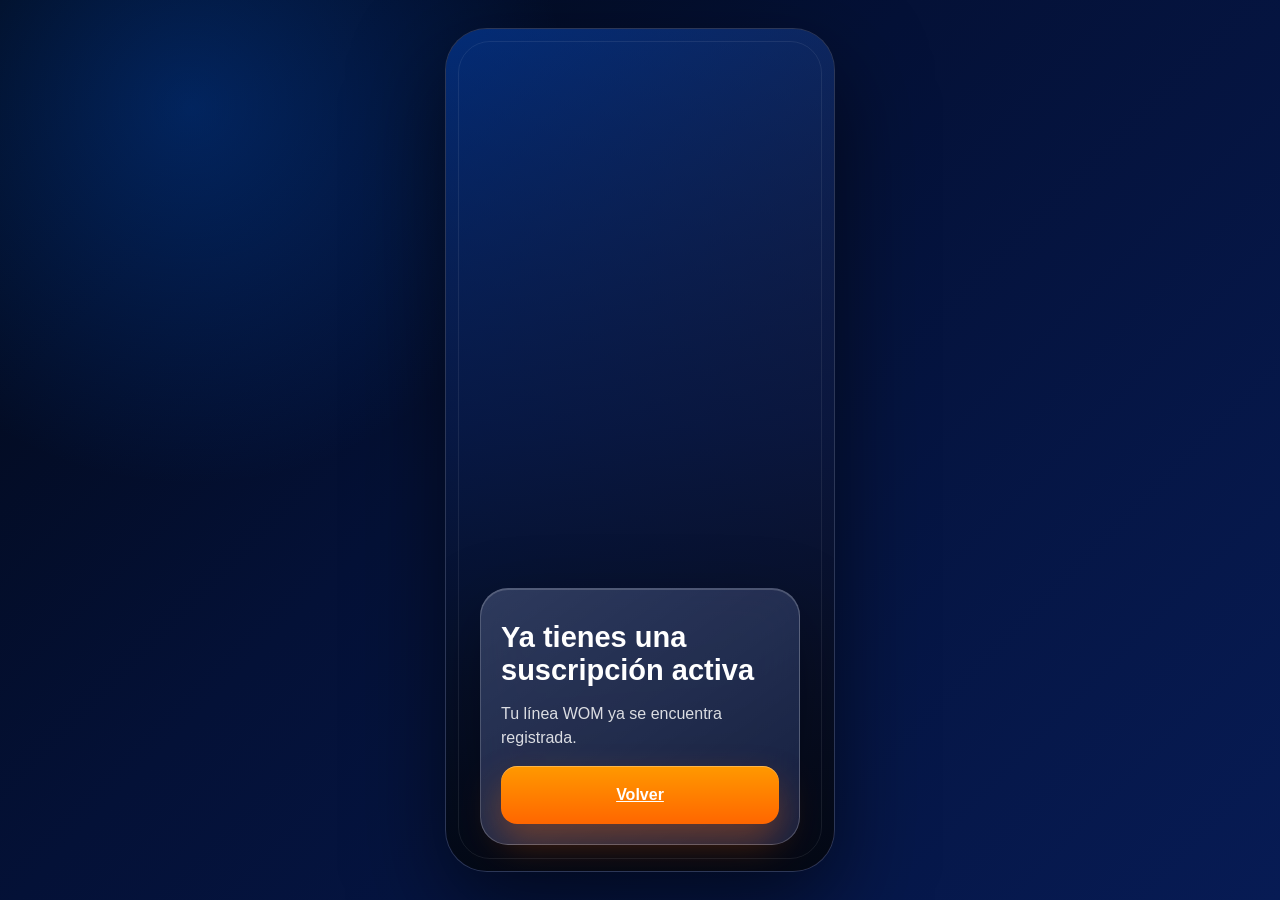
==== already-subscribed.html @ 5800788b "Diferentes html pantallas para figma" ====
<!DOCTYPE html>
<html lang="es">
<head>
<meta charset="UTF-8">
<meta name="viewport" content="width=device-width, initial-scale=1.0">

<title>Ya suscrito</title>

<link rel="stylesheet" href="styles.css">
</head>

<body>

<main class="mobile">

<section class="screen active">

<div class="overlay"></div>

<div class="content center-screen">

<div class="glass-card flow-card">

<h2>
Ya tienes una suscripción activa
</h2>

<p class="subtitle">
Tu línea WOM ya se encuentra registrada.
</p>

<a href="index.html" class="cta">
Volver
</a>

</div>

</div>

</section>

</main>

</body>
</html>
---- styles.css ----
:root {
  --oe-blue: #0066FF;
  --oe-blue-deep: #041137;
  --oe-blue-ink: #000066;
  --oe-orange: #FF6600;
  --wom-pink: #E6007E;
  --white: #FFFFFF;
  --text-soft: rgba(255, 255, 255, .84);
  --text-muted: rgba(255, 255, 255, .68);
  --glass: rgba(8, 25, 74, .54);
  --glass-strong: rgba(4, 17, 55, .72);
  --glass-border: rgba(255, 255, 255, .22);
  --shadow-card: 0 24px 70px rgba(0, 0, 0, .34), inset 0 1px 0 rgba(255, 255, 255, .18);
  --shadow-cta: 0 18px 36px rgba(255, 102, 0, .34);
  --radius-xl: 28px;
  --radius-lg: 22px;
  --radius-md: 16px;
  --space-screen-x: clamp(22px, 7vw, 34px);
  --space-screen-top: 42px;
  --space-screen-bottom: 26px;
  --screen-gap: 22px;
  --logo-main: 196px;
  --logo-compact: 154px;
  --control-height: 58px;
  --h1-size: 42px;
  --h2-size: 29px;
  --body-size: 16px;
  --legal-size: 11px;
  --font-heading: "Poppins", "Inter", Arial, sans-serif;
  --font-body: "Inter", Arial, sans-serif;
}

* {
  box-sizing: border-box;
  margin: 0;
  padding: 0;
}

html {
  background: #020815;
  min-height: 100%;
}

body {
  min-height: 100vh;
  min-height: 100svh;
  display: grid;
  place-items: center;
  padding: 28px;
  background:
    radial-gradient(circle at 15% 12%, rgba(0, 102, 255, .28), transparent 28%),
    linear-gradient(135deg, #020815 0%, #041137 42%, #071B54 100%);
  color: var(--white);
  font-family: var(--font-body);
}

button,
input {
  font: inherit;
}

button {
  -webkit-tap-highlight-color: transparent;
}

.mobile {
  position: relative;
  width: min(390px, calc(100vw - 32px));
  height: min(844px, calc(100vh - 32px));
  height: min(844px, calc(100svh - 32px));
  overflow: hidden;
  border: 1px solid rgba(255, 255, 255, .16);
  border-radius: 42px;
  background: var(--oe-blue-deep);
  box-shadow: 0 34px 90px rgba(0, 0, 0, .56);
  isolation: isolate;
}

.mobile::before {
  content: "";
  position: absolute;
  inset: 12px;
  z-index: 20;
  pointer-events: none;
  border: 1px solid rgba(255, 255, 255, .08);
  border-radius: 32px;
}

.screen {
  position: absolute;
  inset: 0;
  display: grid;
  overflow: hidden;
  opacity: 0;
  pointer-events: none;
  transform: translateX(18px) scale(.992);
  transition: opacity .36s ease, transform .36s ease;
}

.screen.active {
  opacity: 1;
  pointer-events: auto;
  transform: translateX(0) scale(1);
}

.bg {
  position: absolute;
  inset: 0;
  width: 100%;
  height: 100%;
  object-fit: cover;
  filter: saturate(.9) contrast(1.05);
  transform: scale(1.02);
}

.overlay {
  position: absolute;
  inset: 0;
  background:
    linear-gradient(180deg, rgba(4, 17, 55, .34) 0%, rgba(4, 17, 55, .78) 47%, rgba(2, 8, 21, .96) 100%),
    linear-gradient(135deg, rgba(0, 102, 255, .48), rgba(255, 102, 0, .18));
}

.overlay-deep {
  background:
    linear-gradient(180deg, rgba(4, 17, 55, .68) 0%, rgba(4, 17, 55, .9) 58%, rgba(2, 8, 21, .98) 100%),
    linear-gradient(135deg, rgba(0, 102, 255, .38), rgba(255, 102, 0, .12));
}

.overlay-warning {
  background:
    linear-gradient(180deg, rgba(4, 17, 55, .72) 0%, rgba(4, 17, 55, .92) 64%, rgba(2, 8, 21, .98) 100%),
    linear-gradient(135deg, rgba(255, 102, 0, .42), rgba(0, 102, 255, .24));
}

.overlay-success,
.overlay-info {
  background:
    linear-gradient(180deg, rgba(0, 102, 255, .62) 0%, rgba(4, 17, 55, .9) 62%, rgba(2, 8, 21, .98) 100%),
    linear-gradient(135deg, rgba(0, 102, 255, .52), rgba(255, 102, 0, .16));
}

.overlay-error {
  background:
    linear-gradient(180deg, rgba(20, 8, 20, .72) 0%, rgba(4, 17, 55, .94) 62%, rgba(2, 8, 21, .98) 100%),
    linear-gradient(135deg, rgba(255, 102, 0, .34), rgba(0, 102, 255, .2));
}

.content {
  position: relative;
  z-index: 2;
  height: 100%;
  min-height: 0;
  display: flex;
  flex-direction: column;
  gap: var(--screen-gap);
  padding:
    calc(var(--space-screen-top) + env(safe-area-inset-top, 0px))
    var(--space-screen-x)
    calc(var(--space-screen-bottom) + env(safe-area-inset-bottom, 0px));
}

.brand-row {
  display: flex;
  align-items: center;
  justify-content: space-between;
  gap: 16px;
  min-height: 58px;
}

.brand-row.compact {
  min-height: 46px;
}

.logo {
  width: min(var(--logo-main), 61vw);
  height: auto;
  display: block;
  filter: drop-shadow(0 10px 24px rgba(0, 0, 0, .28));
}

.brand-row.compact .logo {
  width: var(--logo-compact);
}

.wom-badge {
  display: inline-grid;
  place-items: center;
  min-width: 58px;
  height: 34px;
  padding: 0 12px;
  border: 1px solid rgba(255, 255, 255, .35);
  border-radius: 999px;
  background: rgba(230, 0, 126, .88);
  box-shadow: 0 12px 28px rgba(230, 0, 126, .28);
  color: var(--white);
  font-weight: 800;
  font-size: 13px;
  letter-spacing: 0;
}

.home-content {
  gap: 20px;
}

.hero-copy {
  margin-top: auto;
}

.eyebrow,
.step-label,
.card-label {
  color: rgba(255, 255, 255, .78);
  font-size: 12px;
  font-weight: 800;
  letter-spacing: 0;
  line-height: 1.25;
  text-transform: uppercase;
}

.eyebrow {
  width: max-content;
  max-width: 100%;
  padding: 8px 12px;
  border: 1px solid rgba(255, 255, 255, .18);
  border-radius: 999px;
  background: rgba(0, 102, 255, .2);
  backdrop-filter: blur(18px);
  margin-bottom: 16px;
}

h1,
h2 {
  color: var(--white);
  font-family: var(--font-heading);
  font-weight: 800;
  letter-spacing: 0;
}

h1 {
  max-width: 10ch;
  font-size: var(--h1-size);
  line-height: 1.02;
  margin-bottom: 14px;
}

h2 {
  font-size: var(--h2-size);
  line-height: 1.12;
  margin-top: 8px;
}

.subtitle {
  color: var(--text-soft);
  font-size: var(--body-size);
  line-height: 1.5;
}

.glass-card {
  border: 1px solid var(--glass-border);
  background: linear-gradient(145deg, rgba(255, 255, 255, .16), rgba(255, 255, 255, .06)), var(--glass);
  box-shadow: var(--shadow-card);
  backdrop-filter: blur(24px);
}

.offer-card {
  display: flex;
  align-items: center;
  justify-content: space-between;
  gap: 14px;
  padding: 18px;
  border-radius: var(--radius-lg);
}

.offer-card strong {
  display: block;
  margin-top: 4px;
  font-family: var(--font-heading);
  font-size: 26px;
  line-height: 1;
}

.offer-card > span {
  flex: 0 0 auto;
  padding: 8px 11px;
  border-radius: 999px;
  background: rgba(255, 102, 0, .92);
  color: var(--white);
  font-size: 12px;
  font-weight: 800;
}

.flow-card,
.status-card {
  display: flex;
  flex-direction: column;
  gap: 16px;
  width: 100%;
  margin-top: auto;
  padding: 24px 20px 20px;
  border-radius: var(--radius-xl);
}

.status-card {
  align-items: flex-start;
  justify-content: center;
  min-height: min(420px, 52vh);
}

form {
  display: flex;
  flex-direction: column;
  gap: 10px;
}

.field-label {
  color: rgba(255, 255, 255, .9);
  font-size: 13px;
  font-weight: 800;
}

input {
  width: 100%;
  height: var(--control-height);
  border: 1px solid rgba(255, 255, 255, .24);
  border-radius: var(--radius-md);
  outline: none;
  background: rgba(255, 255, 255, .94);
  color: #07112c;
  font-size: 18px;
  font-weight: 800;
  letter-spacing: 0;
  padding: 0 16px;
  box-shadow: inset 0 1px 0 rgba(255, 255, 255, .8);
  transition: border-color .2s ease, box-shadow .2s ease, transform .2s ease;
}

input::placeholder {
  color: rgba(7, 17, 44, .32);
}

input:focus {
  border-color: var(--oe-orange);
  box-shadow: 0 0 0 4px rgba(255, 102, 0, .2);
}

.phone-field,
.pin-field {
  position: relative;
  display: flex;
  align-items: center;
  overflow: hidden;
  height: var(--control-height);
  border: 1px solid rgba(255, 255, 255, .24);
  border-radius: var(--radius-md);
  background: rgba(255, 255, 255, .94);
}

.phone-field:focus-within,
.pin-field:focus-within {
  border-color: var(--oe-orange);
  box-shadow: 0 0 0 4px rgba(255, 102, 0, .2);
}

.phone-field span {
  display: grid;
  place-items: center;
  align-self: stretch;
  min-width: 66px;
  background: rgba(0, 102, 255, .1);
  color: var(--oe-blue-ink);
  font-weight: 900;
}

.phone-field input,
.pin-field input {
  height: 100%;
  border: 0;
  border-radius: 0;
  background: transparent;
  box-shadow: none;
  letter-spacing: 0;
}

.phone-field input:focus,
.pin-field input:focus {
  box-shadow: none;
}

.pin-field input {
  padding-right: 52px;
}

.is-error {
  border-color: #FF5A66;
  box-shadow: 0 0 0 1px rgba(255, 90, 102, .1);
}

.field-icon {
  position: absolute;
  right: 16px;
  display: grid;
  place-items: center;
  width: 20px;
  height: 20px;
  border-radius: 50%;
  background: #FF5A66;
  color: var(--white);
  font-size: 13px;
  font-weight: 900;
}

.field-help {
  min-height: 18px;
  color: var(--text-muted);
  font-size: 12px;
  line-height: 1.45;
}

.error-copy {
  color: #FF7D86;
  font-weight: 800;
}

.cta {
  display: inline-flex;
  align-items: center;
  justify-content: center;
  width: 100%;
  min-height: var(--control-height);
  border: 0;
  border-radius: var(--radius-md);
  background: linear-gradient(180deg, #FF9900 0%, var(--oe-orange) 100%);
  box-shadow: var(--shadow-cta), inset 0 1px 0 rgba(255, 255, 255, .28);
  color: var(--white);
  cursor: pointer;
  font-size: 16px;
  font-weight: 900;
  letter-spacing: 0;
  transition: transform .2s ease, box-shadow .2s ease, filter .2s ease;
}

.cta:hover {
  filter: brightness(1.04);
  transform: translateY(-1px);
}

.cta:active {
  transform: translateY(1px) scale(.99);
}

.cta:focus-visible,
.text-action:focus-visible {
  outline: 3px solid rgba(255, 102, 0, .78);
  outline-offset: 3px;
}

.text-action {
  width: 100%;
  min-height: 44px;
  border: 0;
  border-radius: 999px;
  background: transparent;
  color: rgba(255, 255, 255, .88);
  cursor: pointer;
  font-size: 14px;
  font-weight: 800;
  text-decoration: underline;
  text-underline-offset: 4px;
}

.status-icon {
  display: grid;
  place-items: center;
  width: 78px;
  height: 78px;
  border-radius: 24px;
  color: var(--white);
  font-size: 38px;
  font-weight: 900;
  box-shadow: 0 20px 44px rgba(0, 0, 0, .28), inset 0 1px 0 rgba(255, 255, 255, .28);
}

.status-icon.success,
.status-icon.info {
  background: linear-gradient(180deg, #12A8FF 0%, var(--oe-blue) 100%);
}

.status-icon.warning {
  background: linear-gradient(180deg, #FF8A1F 0%, var(--oe-orange) 100%);
}

.status-icon.error {
  background: linear-gradient(180deg, #FF7A3D 0%, #D94100 100%);
}

.legal {
  margin-top: auto;
  padding-top: 4px;
  color: rgba(255, 255, 255, .72);
  font-size: var(--legal-size);
  line-height: 1.45;
  text-wrap: pretty;
}

@media (max-width: 767px) {
  body {
    padding: 0;
    background: var(--oe-blue-deep);
  }

  .mobile {
    width: 100vw;
    height: 100dvh;
    min-height: 100svh;
    border: 0;
    border-radius: 0;
    box-shadow: none;
  }

  .mobile::before {
    display: none;
  }
}

@media (min-width: 421px) and (max-width: 767px) {
  :root {
    --space-screen-x: 32px;
    --space-screen-top: 46px;
    --space-screen-bottom: 30px;
    --logo-main: 204px;
    --logo-compact: 164px;
  }
}

@media (max-width: 390px) {
  :root {
    --space-screen-x: 24px;
    --space-screen-top: 36px;
    --space-screen-bottom: 22px;
    --screen-gap: 18px;
    --logo-main: 184px;
    --logo-compact: 148px;
    --h1-size: 38px;
    --h2-size: 27px;
  }
}

@media (max-width: 375px) {
  :root {
    --space-screen-x: 22px;
    --space-screen-top: 32px;
    --space-screen-bottom: 20px;
    --screen-gap: 16px;
    --logo-main: 172px;
    --logo-compact: 140px;
    --h1-size: 35px;
    --h2-size: 25px;
    --body-size: 15px;
    --control-height: 54px;
    --legal-size: 10px;
  }

  .offer-card,
  .flow-card,
  .status-card {
    padding: 18px;
  }
}

@media (max-width: 360px) {
  :root {
    --space-screen-x: 20px;
    --space-screen-top: 26px;
    --space-screen-bottom: 18px;
    --screen-gap: 13px;
    --logo-main: 154px;
    --logo-compact: 128px;
    --h1-size: 31px;
    --h2-size: 22px;
    --body-size: 13px;
    --control-height: 50px;
    --legal-size: 9.5px;
  }

  .eyebrow,
  .step-label,
  .card-label {
    font-size: 11px;
  }

  .flow-card,
  .status-card {
    gap: 10px;
    padding: 15px;
  }

  .offer-card {
    padding: 14px;
  }
}

@media (max-height: 760px) {
  :root {
    --space-screen-top: 28px;
    --space-screen-bottom: 18px;
    --screen-gap: 15px;
    --legal-size: 10px;
  }

  .content {
    padding-top: calc(var(--space-screen-top) + env(safe-area-inset-top, 0px));
    padding-bottom: calc(var(--space-screen-bottom) + env(safe-area-inset-bottom, 0px));
  }

  .flow-card,
  .status-card {
    gap: 12px;
    padding: 20px 18px 18px;
  }

  .status-card {
    min-height: 350px;
  }
}

@media (max-width: 340px), (max-height: 520px) {
  :root {
    --space-screen-x: 18px;
    --space-screen-top: 18px;
    --space-screen-bottom: 14px;
    --screen-gap: 10px;
    --logo-main: 126px;
    --logo-compact: 126px;
    --h1-size: 27px;
    --h2-size: 19px;
    --body-size: 12px;
    --control-height: 44px;
    --legal-size: 8.5px;
  }

  .content {
    padding-top: calc(var(--space-screen-top) + env(safe-area-inset-top, 0px));
    padding-bottom: calc(var(--space-screen-bottom) + env(safe-area-inset-bottom, 0px));
  }

  .brand-row,
  .brand-row.compact {
    min-height: 34px;
  }

  .wom-badge {
    min-width: 46px;
    height: 28px;
    font-size: 11px;
  }

  .eyebrow {
    margin-bottom: 8px;
    padding: 6px 9px;
    font-size: 10px;
  }

  h1 {
    max-width: 11ch;
    margin-bottom: 8px;
  }

  h2 {
    margin-top: 2px;
  }

  .subtitle {
    line-height: 1.34;
  }

  .step-label,
  .card-label,
  .field-label {
    font-size: 10px;
  }

  .offer-card,
  .flow-card,
  .status-card {
    gap: 8px;
    padding: 12px;
    border-radius: 18px;
  }

  .offer-card strong {
    font-size: 20px;
  }

  input,
  .phone-field,
  .pin-field,
  .cta {
    height: var(--control-height);
    min-height: var(--control-height);
    font-size: 14px;
    border-radius: 13px;
  }

  .phone-field span {
    min-width: 54px;
  }

  form {
    gap: 6px;
  }

  .field-help {
    min-height: 14px;
    font-size: 10px;
  }

  .text-action {
    min-height: 30px;
    font-size: 11px;
  }

  .status-card {
    min-height: auto;
  }

  .status-icon {
    width: 52px;
    height: 52px;
    border-radius: 18px;
    font-size: 27px;
  }

  .legal {
    line-height: 1.25;
  }
}

@media (max-height: 430px) and (orientation: landscape) {
  body {
    align-items: stretch;
  }

  .mobile {
    width: 100vw;
    height: 100dvh;
    border-radius: 0;
  }

  .content {
    overflow-y: auto;
    -webkit-overflow-scrolling: touch;
  }

  .hero-copy,
  .flow-card,
  .status-card {
    margin-top: 12px;
  }
}

@media (prefers-reduced-motion: reduce) {
  *,
  *::before,
  *::after {
    scroll-behavior: auto !important;
    transition-duration: .01ms !important;
    animation-duration: .01ms !important;
    animation-iteration-count: 1 !important;
  }
}
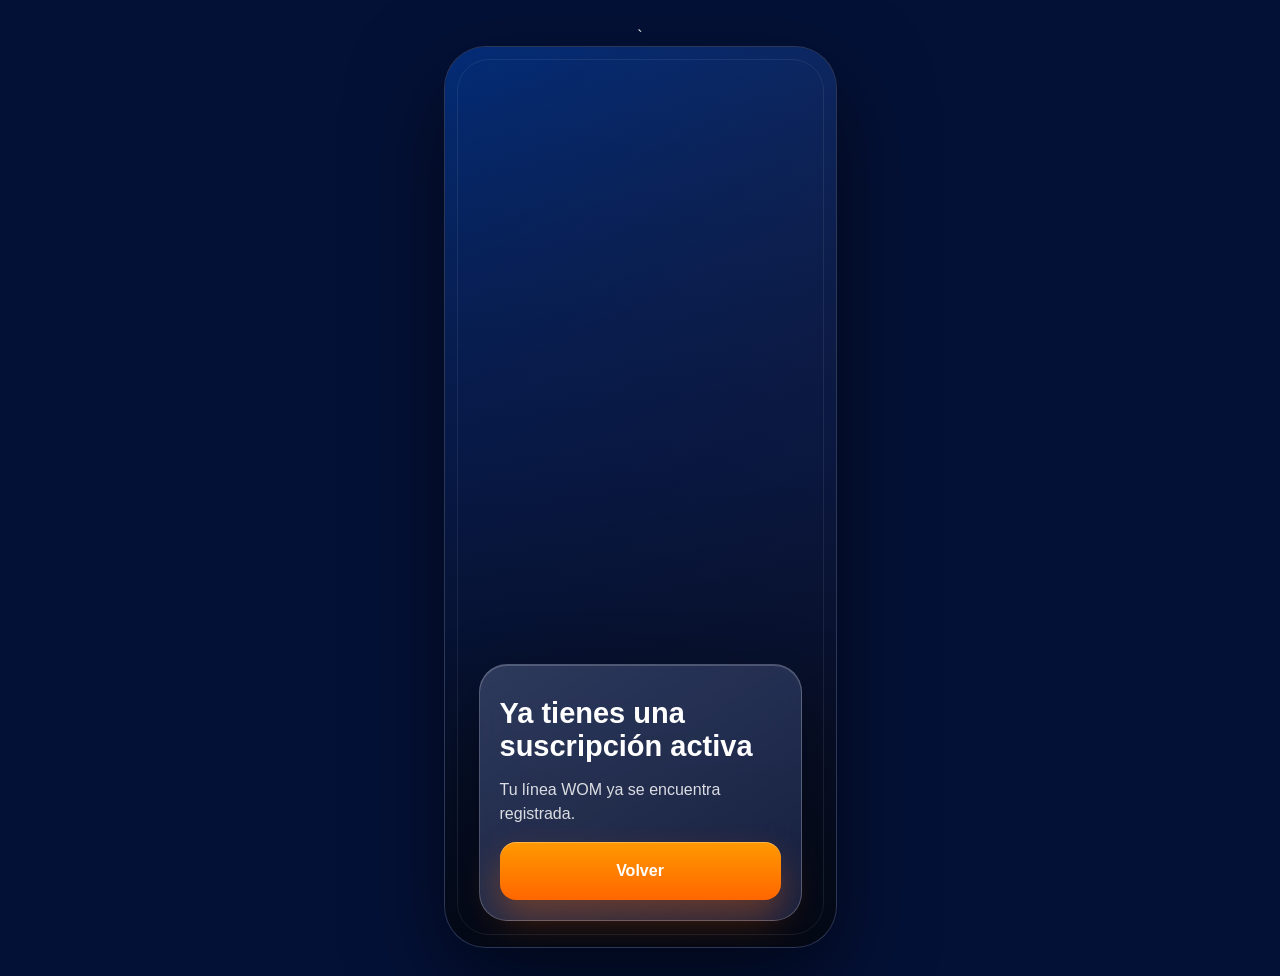
==== commit 5753cf8b: "Fix multipage figma import" ====
--- a/already-subscribed.html
+++ b/already-subscribed.html
@@ -3,7 +3,7 @@
 <head>
 <meta charset="UTF-8">
 <meta name="viewport" content="width=device-width, initial-scale=1.0">
-
+`
 <title>Ya suscrito</title>
 
 <link rel="stylesheet" href="styles.css">
@@ -13,7 +13,7 @@
 
 <main class="mobile">
 
-<section class="screen active">
+<section class="screen">
 
 <div class="overlay"></div>
 
--- a/styles.css
+++ b/styles.css
@@ -65,14 +65,16 @@
 
 .mobile {
   position: relative;
-  width: min(390px, calc(100vw - 32px));
-  height: min(844px, calc(100vh - 32px));
-  height: min(844px, calc(100svh - 32px));
+  width: 100%;
+  max-width: 393px;
+  min-height: 100vh;
+  min-height: 100svh;
   overflow: hidden;
-  border: 1px solid rgba(255, 255, 255, .16);
+  margin: 0 auto;
+  border: 1px solid rgba(255,255,255,.16);
   border-radius: 42px;
   background: var(--oe-blue-deep);
-  box-shadow: 0 34px 90px rgba(0, 0, 0, .56);
+  box-shadow: 0 34px 90px rgba(0,0,0,.56);
   isolation: isolate;
 }
 
@@ -87,20 +89,11 @@
 }
 
 .screen {
-  position: absolute;
-  inset: 0;
+  position: relative;
+  width: 100%;
+  min-height: 100%;
   display: grid;
   overflow: hidden;
-  opacity: 0;
-  pointer-events: none;
-  transform: translateX(18px) scale(.992);
-  transition: opacity .36s ease, transform .36s ease;
-}
-
-.screen.active {
-  opacity: 1;
-  pointer-events: auto;
-  transform: translateX(0) scale(1);
 }
 
 .bg {
@@ -149,8 +142,8 @@
 .content {
   position: relative;
   z-index: 2;
-  height: 100%;
-  min-height: 0;
+  width: 100%;
+  min-height: 100vh;
   display: flex;
   flex-direction: column;
   gap: var(--screen-gap);
@@ -769,3 +762,69 @@
     animation-iteration-count: 1 !important;
   }
 }
+html,
+body {
+  width: 100%;
+  min-height: 100%;
+  overflow-x: hidden;
+}
+
+body {
+  background: #041137;
+}
+
+img {
+  max-width: 100%;
+  display: block;
+}
+
+.bg {
+  position: absolute;
+  inset: 0;
+  width: 100%;
+  height: 100%;
+  object-fit: cover;
+}
+
+.overlay {
+  position: absolute;
+  inset: 0;
+}
+
+a {
+  text-decoration: none;
+}
+
+@media (max-width: 767px) {
+
+  body {
+    padding: 0;
+    background: var(--oe-blue-deep);
+  }
+
+  .mobile {
+    width: 100vw;
+    max-width: 100%;
+    min-height: 100dvh;
+    border: 0;
+    border-radius: 0;
+    box-shadow: none;
+  }
+
+  .mobile::before {
+    display: none;
+  }
+
+}
+
+@media (max-width: 480px) {
+
+  h1 {
+    font-size: 34px;
+  }
+
+  h2 {
+    font-size: 28px;
+  }
+
+}
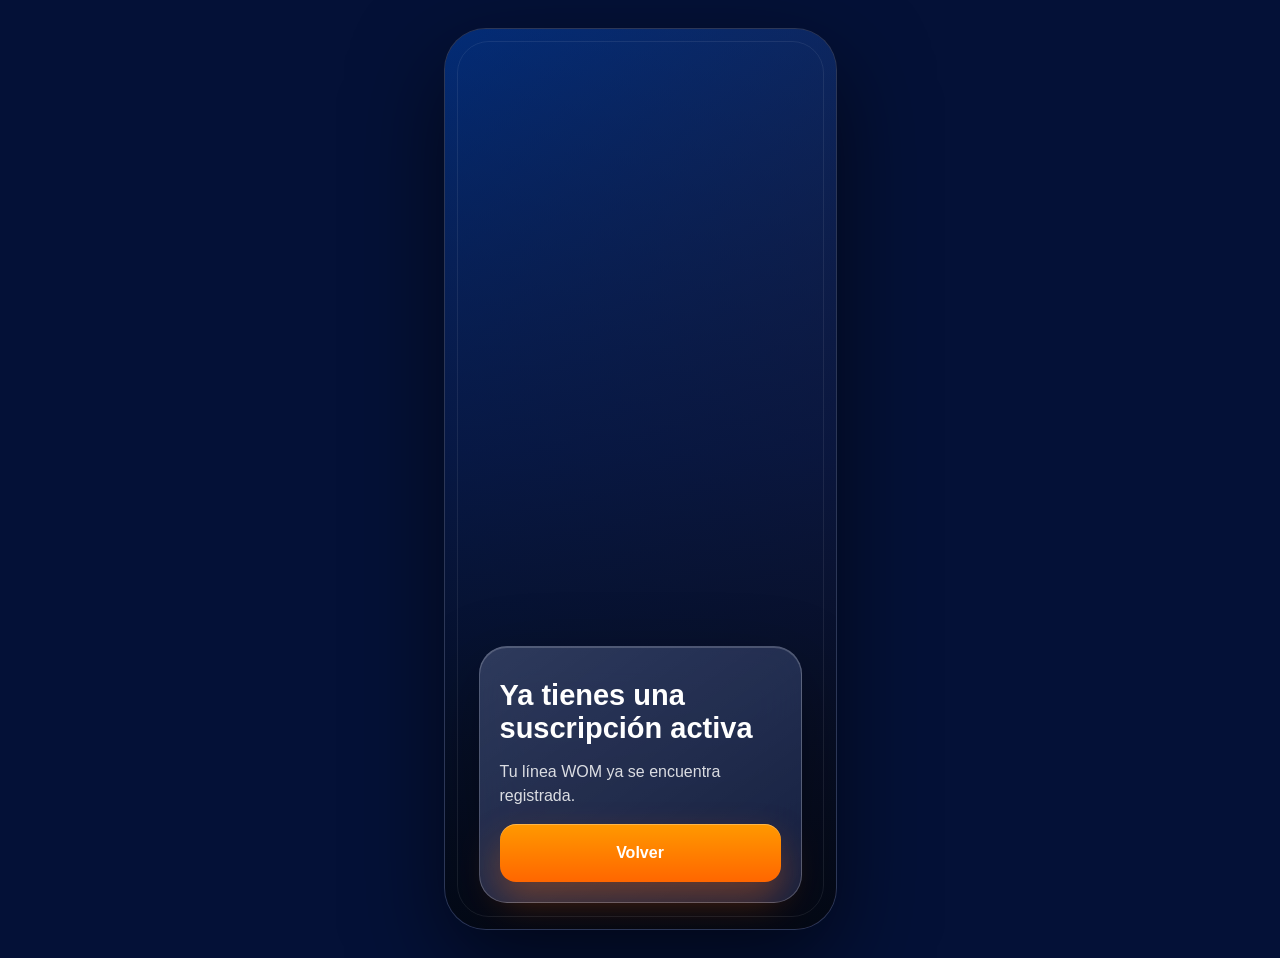
==== commit 8d123c0e: "Fix broken html" ====
--- a/already-subscribed.html
+++ b/already-subscribed.html
@@ -3,7 +3,7 @@
 <head>
 <meta charset="UTF-8">
 <meta name="viewport" content="width=device-width, initial-scale=1.0">
-`
+
 <title>Ya suscrito</title>
 
 <link rel="stylesheet" href="styles.css">
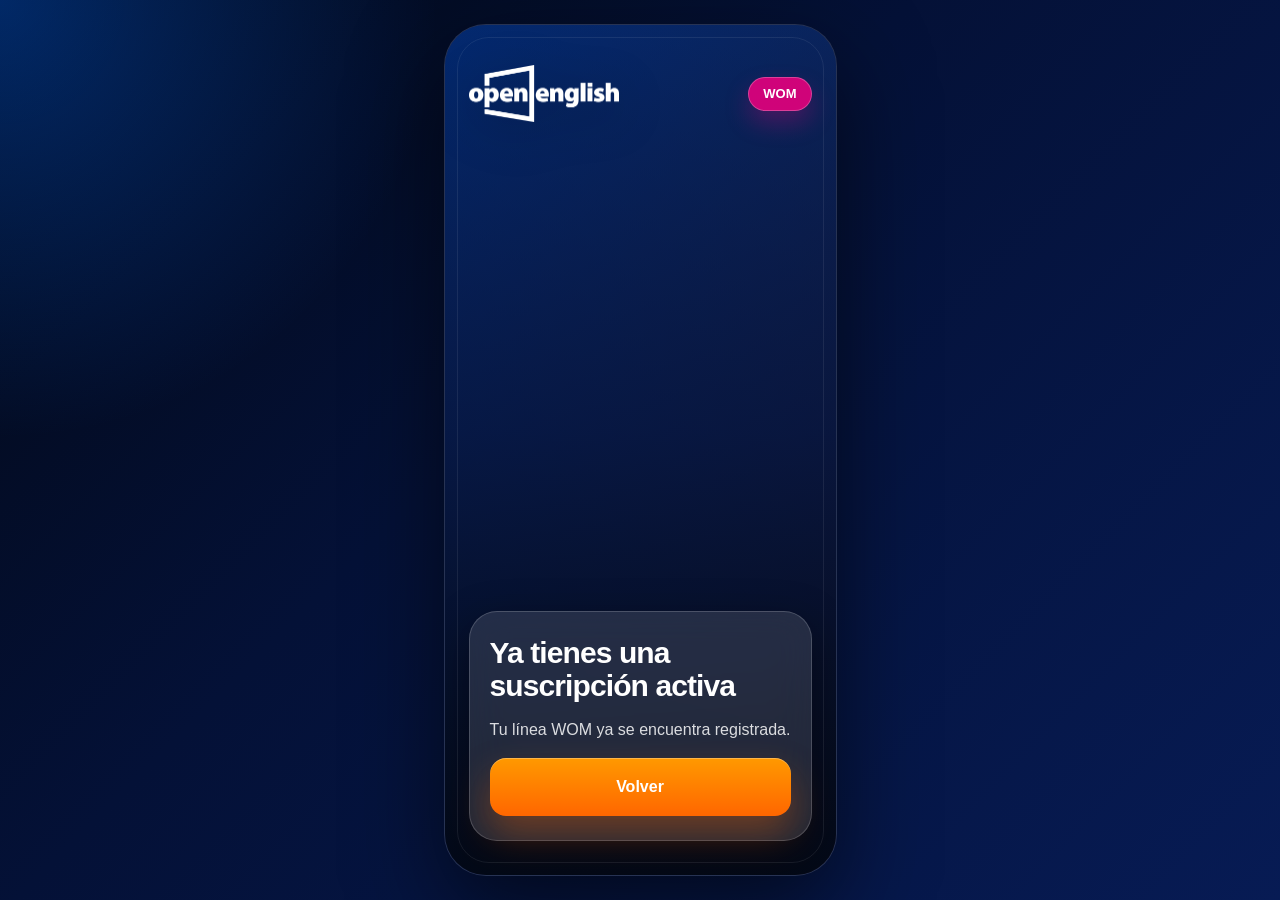
==== commit ef96a839: "Fix all screens" ====
--- a/already-subscribed.html
+++ b/already-subscribed.html
@@ -1,12 +1,18 @@
 <!DOCTYPE html>
 <html lang="es">
+
 <head>
+
 <meta charset="UTF-8">
-<meta name="viewport" content="width=device-width, initial-scale=1.0">
+
+<meta
+name="viewport"
+content="width=device-width, initial-scale=1.0">
 
 <title>Ya suscrito</title>
 
 <link rel="stylesheet" href="styles.css">
+
 </head>
 
 <body>
@@ -15,11 +21,28 @@
 
 <section class="screen">
 
+<img
+class="bg"
+src="https://images.unsplash.com/photo-1516321318423-f06f85e504b3?q=80&w=1400&auto=format&fit=crop">
+
 <div class="overlay"></div>
 
-<div class="content center-screen">
+<div class="content">
 
-<div class="glass-card flow-card">
+<header class="brand-row compact">
+
+<img
+class="logo"
+src="logowhite.png"
+alt="Open English">
+
+<span class="wom-badge">
+WOM
+</span>
+
+</header>
+
+<div class="flow-card glass-card">
 
 <h2>
 Ya tienes una suscripción activa
--- a/styles.css
+++ b/styles.css
@@ -1,830 +1,870 @@
 :root {
-  --oe-blue: #0066FF;
-  --oe-blue-deep: #041137;
-  --oe-blue-ink: #000066;
-  --oe-orange: #FF6600;
-  --wom-pink: #E6007E;
-  --white: #FFFFFF;
-  --text-soft: rgba(255, 255, 255, .84);
-  --text-muted: rgba(255, 255, 255, .68);
-  --glass: rgba(8, 25, 74, .54);
-  --glass-strong: rgba(4, 17, 55, .72);
-  --glass-border: rgba(255, 255, 255, .22);
-  --shadow-card: 0 24px 70px rgba(0, 0, 0, .34), inset 0 1px 0 rgba(255, 255, 255, .18);
-  --shadow-cta: 0 18px 36px rgba(255, 102, 0, .34);
-  --radius-xl: 28px;
-  --radius-lg: 22px;
-  --radius-md: 16px;
-  --space-screen-x: clamp(22px, 7vw, 34px);
-  --space-screen-top: 42px;
-  --space-screen-bottom: 26px;
-  --screen-gap: 22px;
-  --logo-main: 196px;
-  --logo-compact: 154px;
-  --control-height: 58px;
-  --h1-size: 42px;
-  --h2-size: 29px;
-  --body-size: 16px;
-  --legal-size: 11px;
-  --font-heading: "Poppins", "Inter", Arial, sans-serif;
-  --font-body: "Inter", Arial, sans-serif;
-}
-
-* {
-  box-sizing: border-box;
-  margin: 0;
-  padding: 0;
-}
-
-html {
-  background: #020815;
-  min-height: 100%;
-}
-
-body {
-  min-height: 100vh;
-  min-height: 100svh;
-  display: grid;
-  place-items: center;
-  padding: 28px;
+
+  --oe-blue:#0066FF;
+  --oe-blue-deep:#041137;
+  --oe-blue-ink:#000066;
+
+  --oe-orange:#FF6600;
+
+  --wom-pink:#E6007E;
+
+  --white:#FFFFFF;
+
+  --text-soft:rgba(255,255,255,.84);
+  --text-muted:rgba(255,255,255,.68);
+
+  --glass:rgba(8,25,74,.54);
+
+  --glass-border:rgba(255,255,255,.18);
+
+  --shadow-card:
+    0 24px 70px rgba(0,0,0,.34),
+    inset 0 1px 0 rgba(255,255,255,.14);
+
+  --shadow-cta:
+    0 18px 36px rgba(255,102,0,.34);
+
+  --radius-xl:28px;
+  --radius-lg:22px;
+  --radius-md:16px;
+
+  --space-screen-x:24px;
+  --space-screen-top:40px;
+  --space-screen-bottom:26px;
+
+  --screen-gap:18px;
+
+  --logo-main:190px;
+  --logo-compact:150px;
+
+  --control-height:58px;
+
+  --h1-size:42px;
+  --h2-size:30px;
+
+  --body-size:16px;
+  --legal-size:11px;
+
+  --font-heading:"Poppins","Inter",Arial,sans-serif;
+  --font-body:"Inter",Arial,sans-serif;
+
+}
+
+*{
+  margin:0;
+  padding:0;
+  box-sizing:border-box;
+}
+
+html,
+body{
+
+  width:100%;
+  min-height:100%;
+
+  overflow-x:hidden;
+
+  background:#041137;
+}
+
+body{
+
+  display:flex;
+
+  align-items:center;
+  justify-content:center;
+
+  padding:24px;
+
+  font-family:var(--font-body);
+
   background:
-    radial-gradient(circle at 15% 12%, rgba(0, 102, 255, .28), transparent 28%),
-    linear-gradient(135deg, #020815 0%, #041137 42%, #071B54 100%);
-  color: var(--white);
-  font-family: var(--font-body);
+    radial-gradient(circle at top left,
+    rgba(0,102,255,.35),
+    transparent 28%),
+
+    linear-gradient(
+      135deg,
+      #020815 0%,
+      #041137 42%,
+      #071B54 100%
+    );
+
+  color:var(--white);
+}
+
+img{
+  max-width:100%;
+  display:block;
+}
+
+a{
+  text-decoration:none;
 }
 
 button,
-input {
-  font: inherit;
-}
-
-button {
-  -webkit-tap-highlight-color: transparent;
-}
-
-.mobile {
-  position: relative;
-  width: 100%;
-  max-width: 393px;
-  min-height: 100vh;
-  min-height: 100svh;
-  overflow: hidden;
-  margin: 0 auto;
-  border: 1px solid rgba(255,255,255,.16);
-  border-radius: 42px;
-  background: var(--oe-blue-deep);
-  box-shadow: 0 34px 90px rgba(0,0,0,.56);
-  isolation: isolate;
-}
-
-.mobile::before {
-  content: "";
-  position: absolute;
-  inset: 12px;
-  z-index: 20;
-  pointer-events: none;
-  border: 1px solid rgba(255, 255, 255, .08);
-  border-radius: 32px;
-}
-
-.screen {
-  position: relative;
-  width: 100%;
-  min-height: 100%;
-  display: grid;
-  overflow: hidden;
-}
-
-.bg {
-  position: absolute;
-  inset: 0;
-  width: 100%;
-  height: 100%;
-  object-fit: cover;
-  filter: saturate(.9) contrast(1.05);
-  transform: scale(1.02);
-}
-
-.overlay {
-  position: absolute;
-  inset: 0;
+input{
+  font:inherit;
+}
+
+button{
+  border:none;
+  outline:none;
+  cursor:pointer;
+  -webkit-tap-highlight-color:transparent;
+}
+
+/* MOBILE FRAME */
+
+.mobile{
+
+  position:relative;
+
+  width:100%;
+  max-width:393px;
+
+  height:852px;
+
+  overflow:hidden;
+
+  border-radius:42px;
+
+  background:var(--oe-blue-deep);
+
+  border:1px solid rgba(255,255,255,.14);
+
+  box-shadow:
+    0 34px 90px rgba(0,0,0,.56);
+
+  isolation:isolate;
+}
+
+.mobile::before{
+
+  content:"";
+
+  position:absolute;
+
+  inset:12px;
+
+  border-radius:32px;
+
+  border:1px solid rgba(255,255,255,.08);
+
+  pointer-events:none;
+
+  z-index:20;
+}
+
+/* SCREEN */
+
+.screen{
+
+  position:relative;
+
+  width:100%;
+  height:100%;
+
+  overflow:hidden;
+
+  display:flex;
+  flex-direction:column;
+}
+
+/* BACKGROUND */
+
+.bg{
+
+  position:absolute;
+
+  inset:0;
+
+  width:100%;
+  height:100%;
+
+  object-fit:cover;
+
+  transform:scale(1.03);
+
+  filter:
+    saturate(.95)
+    contrast(1.04);
+}
+
+/* OVERLAYS */
+
+.overlay{
+
+  position:absolute;
+
+  inset:0;
+
   background:
-    linear-gradient(180deg, rgba(4, 17, 55, .34) 0%, rgba(4, 17, 55, .78) 47%, rgba(2, 8, 21, .96) 100%),
-    linear-gradient(135deg, rgba(0, 102, 255, .48), rgba(255, 102, 0, .18));
-}
-
-.overlay-deep {
+    linear-gradient(
+      180deg,
+      rgba(4,17,55,.32) 0%,
+      rgba(4,17,55,.74) 48%,
+      rgba(2,8,21,.96) 100%
+    ),
+
+    linear-gradient(
+      135deg,
+      rgba(0,102,255,.42),
+      rgba(255,102,0,.12)
+    );
+}
+
+.overlay-warning{
+
   background:
-    linear-gradient(180deg, rgba(4, 17, 55, .68) 0%, rgba(4, 17, 55, .9) 58%, rgba(2, 8, 21, .98) 100%),
-    linear-gradient(135deg, rgba(0, 102, 255, .38), rgba(255, 102, 0, .12));
-}
-
-.overlay-warning {
+    linear-gradient(
+      180deg,
+      rgba(4,17,55,.68) 0%,
+      rgba(4,17,55,.92) 60%,
+      rgba(2,8,21,.98) 100%
+    ),
+
+    linear-gradient(
+      135deg,
+      rgba(255,102,0,.28),
+      rgba(0,102,255,.18)
+    );
+}
+
+.overlay-success{
+
   background:
-    linear-gradient(180deg, rgba(4, 17, 55, .72) 0%, rgba(4, 17, 55, .92) 64%, rgba(2, 8, 21, .98) 100%),
-    linear-gradient(135deg, rgba(255, 102, 0, .42), rgba(0, 102, 255, .24));
-}
-
-.overlay-success,
-.overlay-info {
-  background:
-    linear-gradient(180deg, rgba(0, 102, 255, .62) 0%, rgba(4, 17, 55, .9) 62%, rgba(2, 8, 21, .98) 100%),
-    linear-gradient(135deg, rgba(0, 102, 255, .52), rgba(255, 102, 0, .16));
-}
-
-.overlay-error {
-  background:
-    linear-gradient(180deg, rgba(20, 8, 20, .72) 0%, rgba(4, 17, 55, .94) 62%, rgba(2, 8, 21, .98) 100%),
-    linear-gradient(135deg, rgba(255, 102, 0, .34), rgba(0, 102, 255, .2));
-}
-
-.content {
-  position: relative;
-  z-index: 2;
-  width: 100%;
-  min-height: 100vh;
-  display: flex;
-  flex-direction: column;
-  gap: var(--screen-gap);
+    linear-gradient(
+      180deg,
+      rgba(0,102,255,.58) 0%,
+      rgba(4,17,55,.88) 58%,
+      rgba(2,8,21,.98) 100%
+    );
+}
+
+/* CONTENT */
+
+.content{
+
+  position:relative;
+
+  z-index:2;
+
+  width:100%;
+  height:100%;
+
+  display:flex;
+
+  flex-direction:column;
+
+  justify-content:space-between;
+
+  gap:var(--screen-gap);
+
   padding:
-    calc(var(--space-screen-top) + env(safe-area-inset-top, 0px))
+    calc(var(--space-screen-top) + env(safe-area-inset-top,0px))
     var(--space-screen-x)
-    calc(var(--space-screen-bottom) + env(safe-area-inset-bottom, 0px));
-}
-
-.brand-row {
-  display: flex;
-  align-items: center;
-  justify-content: space-between;
-  gap: 16px;
-  min-height: 58px;
-}
-
-.brand-row.compact {
-  min-height: 46px;
-}
-
-.logo {
-  width: min(var(--logo-main), 61vw);
-  height: auto;
-  display: block;
-  filter: drop-shadow(0 10px 24px rgba(0, 0, 0, .28));
-}
-
-.brand-row.compact .logo {
-  width: var(--logo-compact);
-}
-
-.wom-badge {
-  display: inline-grid;
-  place-items: center;
-  min-width: 58px;
-  height: 34px;
-  padding: 0 12px;
-  border: 1px solid rgba(255, 255, 255, .35);
-  border-radius: 999px;
-  background: rgba(230, 0, 126, .88);
-  box-shadow: 0 12px 28px rgba(230, 0, 126, .28);
-  color: var(--white);
-  font-weight: 800;
-  font-size: 13px;
-  letter-spacing: 0;
-}
-
-.home-content {
-  gap: 20px;
-}
-
-.hero-copy {
-  margin-top: auto;
+    calc(var(--space-screen-bottom) + env(safe-area-inset-bottom,0px));
+}
+
+/* BRAND */
+
+.brand-row{
+
+  display:flex;
+
+  align-items:center;
+  justify-content:space-between;
+
+  gap:16px;
+
+  min-height:58px;
+}
+
+.brand-row.compact{
+  min-height:44px;
+}
+
+.logo{
+
+  width:min(var(--logo-main),61vw);
+
+  height:auto;
+
+  filter:
+    drop-shadow(
+      0 10px 24px rgba(0,0,0,.28)
+    );
+}
+
+.brand-row.compact .logo{
+  width:var(--logo-compact);
+}
+
+.wom-badge{
+
+  display:grid;
+
+  place-items:center;
+
+  min-width:58px;
+
+  height:34px;
+
+  padding:0 14px;
+
+  border-radius:999px;
+
+  background:rgba(230,0,126,.9);
+
+  border:1px solid rgba(255,255,255,.24);
+
+  box-shadow:
+    0 12px 24px rgba(230,0,126,.28);
+
+  color:#fff;
+
+  font-size:13px;
+  font-weight:800;
+}
+
+/* HERO */
+
+.home-content{
+  height:100%;
+}
+
+.hero-copy{
+  margin-top:auto;
 }
 
 .eyebrow,
 .step-label,
-.card-label {
-  color: rgba(255, 255, 255, .78);
-  font-size: 12px;
-  font-weight: 800;
-  letter-spacing: 0;
-  line-height: 1.25;
-  text-transform: uppercase;
-}
-
-.eyebrow {
-  width: max-content;
-  max-width: 100%;
-  padding: 8px 12px;
-  border: 1px solid rgba(255, 255, 255, .18);
-  border-radius: 999px;
-  background: rgba(0, 102, 255, .2);
-  backdrop-filter: blur(18px);
-  margin-bottom: 16px;
+.card-label{
+
+  width:max-content;
+
+  padding:8px 12px;
+
+  border-radius:999px;
+
+  border:1px solid rgba(255,255,255,.18);
+
+  background:rgba(0,102,255,.2);
+
+  backdrop-filter:blur(18px);
+
+  color:rgba(255,255,255,.82);
+
+  font-size:12px;
+  font-weight:800;
+
+  text-transform:uppercase;
+
+  margin-bottom:16px;
 }
 
 h1,
-h2 {
-  color: var(--white);
-  font-family: var(--font-heading);
-  font-weight: 800;
-  letter-spacing: 0;
-}
-
-h1 {
-  max-width: 10ch;
-  font-size: var(--h1-size);
-  line-height: 1.02;
-  margin-bottom: 14px;
-}
-
-h2 {
-  font-size: var(--h2-size);
-  line-height: 1.12;
-  margin-top: 8px;
-}
-
-.subtitle {
-  color: var(--text-soft);
-  font-size: var(--body-size);
-  line-height: 1.5;
-}
-
-.glass-card {
-  border: 1px solid var(--glass-border);
-  background: linear-gradient(145deg, rgba(255, 255, 255, .16), rgba(255, 255, 255, .06)), var(--glass);
-  box-shadow: var(--shadow-card);
-  backdrop-filter: blur(24px);
-}
-
-.offer-card {
-  display: flex;
-  align-items: center;
-  justify-content: space-between;
-  gap: 14px;
-  padding: 18px;
-  border-radius: var(--radius-lg);
-}
-
-.offer-card strong {
-  display: block;
-  margin-top: 4px;
-  font-family: var(--font-heading);
-  font-size: 26px;
-  line-height: 1;
-}
-
-.offer-card > span {
-  flex: 0 0 auto;
-  padding: 8px 11px;
-  border-radius: 999px;
-  background: rgba(255, 102, 0, .92);
-  color: var(--white);
-  font-size: 12px;
-  font-weight: 800;
-}
+h2{
+
+  font-family:var(--font-heading);
+
+  font-weight:800;
+
+  color:#fff;
+
+  letter-spacing:-0.03em;
+}
+
+h1{
+
+  font-size:var(--h1-size);
+
+  line-height:1.02;
+
+  max-width:10ch;
+
+  margin-bottom:14px;
+}
+
+h2{
+
+  font-size:var(--h2-size);
+
+  line-height:1.1;
+}
+
+.subtitle{
+
+  color:var(--text-soft);
+
+  font-size:var(--body-size);
+
+  line-height:1.5;
+}
+
+/* GLASS CARDS */
+
+.glass-card{
+
+  border:1px solid var(--glass-border);
+
+  background:
+    linear-gradient(
+      145deg,
+      rgba(255,255,255,.16),
+      rgba(255,255,255,.06)
+    ),
+
+    var(--glass);
+
+  backdrop-filter:blur(22px);
+
+  box-shadow:var(--shadow-card);
+}
+
+/* OFFER */
+
+.offer-card{
+
+  display:flex;
+
+  align-items:center;
+  justify-content:space-between;
+
+  gap:14px;
+
+  padding:18px;
+
+  border-radius:var(--radius-lg);
+}
+
+.offer-card strong{
+
+  display:block;
+
+  margin-top:4px;
+
+  font-size:26px;
+
+  line-height:1;
+}
+
+.offer-card > span{
+
+  padding:8px 12px;
+
+  border-radius:999px;
+
+  background:rgba(255,102,0,.92);
+
+  font-size:12px;
+
+  font-weight:800;
+}
+
+/* FLOW CARD */
 
 .flow-card,
-.status-card {
-  display: flex;
-  flex-direction: column;
-  gap: 16px;
-  width: 100%;
-  margin-top: auto;
-  padding: 24px 20px 20px;
-  border-radius: var(--radius-xl);
-}
-
-.status-card {
-  align-items: flex-start;
-  justify-content: center;
-  min-height: min(420px, 52vh);
-}
-
-form {
-  display: flex;
-  flex-direction: column;
-  gap: 10px;
-}
-
-.field-label {
-  color: rgba(255, 255, 255, .9);
-  font-size: 13px;
-  font-weight: 800;
-}
-
-input {
-  width: 100%;
-  height: var(--control-height);
-  border: 1px solid rgba(255, 255, 255, .24);
-  border-radius: var(--radius-md);
-  outline: none;
-  background: rgba(255, 255, 255, .94);
-  color: #07112c;
-  font-size: 18px;
-  font-weight: 800;
-  letter-spacing: 0;
-  padding: 0 16px;
-  box-shadow: inset 0 1px 0 rgba(255, 255, 255, .8);
-  transition: border-color .2s ease, box-shadow .2s ease, transform .2s ease;
-}
-
-input::placeholder {
-  color: rgba(7, 17, 44, .32);
-}
-
-input:focus {
-  border-color: var(--oe-orange);
-  box-shadow: 0 0 0 4px rgba(255, 102, 0, .2);
+.status-card{
+
+  display:flex;
+
+  flex-direction:column;
+
+  gap:16px;
+
+  width:100%;
+
+  margin-top:auto;
+
+  padding:24px 20px;
+
+  border-radius:var(--radius-xl);
+
+  background:rgba(255,255,255,.12);
+
+  backdrop-filter:blur(18px);
+
+  border:1px solid rgba(255,255,255,.18);
+
+  box-shadow:
+    0 12px 40px rgba(0,0,0,.35);
+
+  margin-bottom:8px;
+}
+
+.status-card{
+
+  justify-content:center;
+
+  min-height:340px;
+}
+
+/* FORM */
+
+form{
+
+  display:flex;
+
+  flex-direction:column;
+
+  gap:10px;
+}
+
+.field-label{
+
+  color:rgba(255,255,255,.9);
+
+  font-size:13px;
+
+  font-weight:800;
+}
+
+input{
+
+  width:100%;
+
+  height:var(--control-height);
+
+  border-radius:var(--radius-md);
+
+  border:1px solid rgba(255,255,255,.24);
+
+  background:rgba(255,255,255,.95);
+
+  padding:0 16px;
+
+  color:#07112c;
+
+  font-size:18px;
+  font-weight:800;
+
+  outline:none;
+
+  transition:.2s ease;
+}
+
+input:focus{
+
+  border-color:var(--oe-orange);
+
+  box-shadow:
+    0 0 0 4px rgba(255,102,0,.2);
 }
 
 .phone-field,
-.pin-field {
-  position: relative;
-  display: flex;
-  align-items: center;
-  overflow: hidden;
-  height: var(--control-height);
-  border: 1px solid rgba(255, 255, 255, .24);
-  border-radius: var(--radius-md);
-  background: rgba(255, 255, 255, .94);
-}
-
-.phone-field:focus-within,
-.pin-field:focus-within {
-  border-color: var(--oe-orange);
-  box-shadow: 0 0 0 4px rgba(255, 102, 0, .2);
-}
-
-.phone-field span {
-  display: grid;
-  place-items: center;
-  align-self: stretch;
-  min-width: 66px;
-  background: rgba(0, 102, 255, .1);
-  color: var(--oe-blue-ink);
-  font-weight: 900;
+.pin-field{
+
+  position:relative;
+
+  display:flex;
+
+  align-items:center;
+
+  overflow:hidden;
+
+  height:var(--control-height);
+
+  border-radius:var(--radius-md);
+
+  background:rgba(255,255,255,.95);
+
+  border:1px solid rgba(255,255,255,.24);
+}
+
+.phone-field span{
+
+  display:grid;
+
+  place-items:center;
+
+  align-self:stretch;
+
+  min-width:66px;
+
+  background:rgba(0,102,255,.1);
+
+  color:var(--oe-blue-ink);
+
+  font-weight:900;
 }
 
 .phone-field input,
-.pin-field input {
-  height: 100%;
-  border: 0;
-  border-radius: 0;
-  background: transparent;
-  box-shadow: none;
-  letter-spacing: 0;
-}
-
-.phone-field input:focus,
-.pin-field input:focus {
-  box-shadow: none;
-}
-
-.pin-field input {
-  padding-right: 52px;
-}
-
-.is-error {
-  border-color: #FF5A66;
-  box-shadow: 0 0 0 1px rgba(255, 90, 102, .1);
-}
-
-.field-icon {
-  position: absolute;
-  right: 16px;
-  display: grid;
-  place-items: center;
-  width: 20px;
-  height: 20px;
-  border-radius: 50%;
-  background: #FF5A66;
-  color: var(--white);
-  font-size: 13px;
-  font-weight: 900;
-}
-
-.field-help {
-  min-height: 18px;
-  color: var(--text-muted);
-  font-size: 12px;
-  line-height: 1.45;
-}
-
-.error-copy {
-  color: #FF7D86;
-  font-weight: 800;
-}
-
-.cta {
-  display: inline-flex;
-  align-items: center;
-  justify-content: center;
-  width: 100%;
-  min-height: var(--control-height);
-  border: 0;
-  border-radius: var(--radius-md);
-  background: linear-gradient(180deg, #FF9900 0%, var(--oe-orange) 100%);
-  box-shadow: var(--shadow-cta), inset 0 1px 0 rgba(255, 255, 255, .28);
-  color: var(--white);
-  cursor: pointer;
-  font-size: 16px;
-  font-weight: 900;
-  letter-spacing: 0;
-  transition: transform .2s ease, box-shadow .2s ease, filter .2s ease;
-}
-
-.cta:hover {
-  filter: brightness(1.04);
-  transform: translateY(-1px);
-}
-
-.cta:active {
-  transform: translateY(1px) scale(.99);
-}
-
-.cta:focus-visible,
-.text-action:focus-visible {
-  outline: 3px solid rgba(255, 102, 0, .78);
-  outline-offset: 3px;
-}
-
-.text-action {
-  width: 100%;
-  min-height: 44px;
-  border: 0;
-  border-radius: 999px;
-  background: transparent;
-  color: rgba(255, 255, 255, .88);
-  cursor: pointer;
-  font-size: 14px;
-  font-weight: 800;
-  text-decoration: underline;
-  text-underline-offset: 4px;
-}
-
-.status-icon {
-  display: grid;
-  place-items: center;
-  width: 78px;
-  height: 78px;
-  border-radius: 24px;
-  color: var(--white);
-  font-size: 38px;
-  font-weight: 900;
-  box-shadow: 0 20px 44px rgba(0, 0, 0, .28), inset 0 1px 0 rgba(255, 255, 255, .28);
-}
-
-.status-icon.success,
-.status-icon.info {
-  background: linear-gradient(180deg, #12A8FF 0%, var(--oe-blue) 100%);
-}
-
-.status-icon.warning {
-  background: linear-gradient(180deg, #FF8A1F 0%, var(--oe-orange) 100%);
-}
-
-.status-icon.error {
-  background: linear-gradient(180deg, #FF7A3D 0%, #D94100 100%);
-}
-
-.legal {
-  margin-top: auto;
-  padding-top: 4px;
-  color: rgba(255, 255, 255, .72);
-  font-size: var(--legal-size);
-  line-height: 1.45;
-  text-wrap: pretty;
-}
-
-@media (max-width: 767px) {
-  body {
-    padding: 0;
-    background: var(--oe-blue-deep);
-  }
-
-  .mobile {
-    width: 100vw;
-    height: 100dvh;
-    min-height: 100svh;
-    border: 0;
-    border-radius: 0;
-    box-shadow: none;
-  }
-
-  .mobile::before {
-    display: none;
-  }
-}
-
-@media (min-width: 421px) and (max-width: 767px) {
-  :root {
-    --space-screen-x: 32px;
-    --space-screen-top: 46px;
-    --space-screen-bottom: 30px;
-    --logo-main: 204px;
-    --logo-compact: 164px;
-  }
-}
-
-@media (max-width: 390px) {
-  :root {
-    --space-screen-x: 24px;
-    --space-screen-top: 36px;
-    --space-screen-bottom: 22px;
-    --screen-gap: 18px;
-    --logo-main: 184px;
-    --logo-compact: 148px;
-    --h1-size: 38px;
-    --h2-size: 27px;
-  }
-}
-
-@media (max-width: 375px) {
-  :root {
-    --space-screen-x: 22px;
-    --space-screen-top: 32px;
-    --space-screen-bottom: 20px;
-    --screen-gap: 16px;
-    --logo-main: 172px;
-    --logo-compact: 140px;
-    --h1-size: 35px;
-    --h2-size: 25px;
-    --body-size: 15px;
-    --control-height: 54px;
-    --legal-size: 10px;
-  }
-
-  .offer-card,
+.pin-field input{
+
+  height:100%;
+
+  border:none;
+
+  background:transparent;
+
+  box-shadow:none;
+}
+
+.field-help{
+
+  min-height:18px;
+
+  color:var(--text-muted);
+
+  font-size:12px;
+}
+
+.error-copy{
+
+  color:#FF7D86;
+
+  font-weight:800;
+}
+
+/* CTA */
+
+.cta{
+
+  display:flex;
+
+  align-items:center;
+  justify-content:center;
+
+  width:100%;
+
+  min-height:var(--control-height);
+
+  border-radius:var(--radius-md);
+
+  background:
+    linear-gradient(
+      180deg,
+      #FF9900 0%,
+      #FF6600 100%
+    );
+
+  box-shadow:
+    var(--shadow-cta),
+    inset 0 1px 0 rgba(255,255,255,.28);
+
+  color:#fff;
+
+  font-size:16px;
+  font-weight:900;
+
+  transition:.2s ease;
+}
+
+.cta:hover{
+  transform:translateY(-1px);
+}
+
+.cta:active{
+  transform:scale(.99);
+}
+
+/* STATUS */
+
+.status-icon{
+
+  width:78px;
+  height:78px;
+
+  border-radius:22px;
+
+  display:grid;
+
+  place-items:center;
+
+  font-size:38px;
+
+  font-weight:900;
+
+  color:#fff;
+
+  box-shadow:
+    0 18px 38px rgba(0,0,0,.28);
+}
+
+.status-icon.success{
+  background:
+    linear-gradient(
+      180deg,
+      #12A8FF 0%,
+      #0066FF 100%
+    );
+}
+
+.status-icon.error{
+  background:
+    linear-gradient(
+      180deg,
+      #FF8A1F 0%,
+      #D94100 100%
+    );
+}
+
+/* LEGAL */
+
+.legal{
+
+  margin-top:auto;
+
+  padding-top:4px;
+
+  color:rgba(255,255,255,.72);
+
+  font-size:var(--legal-size);
+
+  line-height:1.45;
+}
+
+/* RESPONSIVE */
+
+@media (max-width:767px){
+
+  body{
+
+    padding:0;
+
+    background:var(--oe-blue-deep);
+  }
+
+  .mobile{
+
+    width:100vw;
+
+    height:100dvh;
+
+    max-width:393px;
+
+    min-height:100dvh;
+
+    border:0;
+
+    border-radius:0;
+
+    box-shadow:none;
+  }
+
+  .mobile::before{
+    display:none;
+  }
+}
+
+@media (max-width:390px){
+
+  :root{
+
+    --space-screen-x:22px;
+
+    --space-screen-top:34px;
+
+    --space-screen-bottom:20px;
+
+    --logo-main:170px;
+
+    --logo-compact:136px;
+
+    --h1-size:36px;
+
+    --h2-size:26px;
+
+    --control-height:54px;
+  }
+
   .flow-card,
-  .status-card {
-    padding: 18px;
-  }
-}
-
-@media (max-width: 360px) {
-  :root {
-    --space-screen-x: 20px;
-    --space-screen-top: 26px;
-    --space-screen-bottom: 18px;
-    --screen-gap: 13px;
-    --logo-main: 154px;
-    --logo-compact: 128px;
-    --h1-size: 31px;
-    --h2-size: 22px;
-    --body-size: 13px;
-    --control-height: 50px;
-    --legal-size: 9.5px;
-  }
-
-  .eyebrow,
-  .step-label,
-  .card-label {
-    font-size: 11px;
+  .status-card{
+
+    padding:18px;
+  }
+}
+
+@media (max-width:360px){
+
+  :root{
+
+    --space-screen-x:18px;
+
+    --space-screen-top:24px;
+
+    --space-screen-bottom:16px;
+
+    --logo-main:150px;
+
+    --logo-compact:120px;
+
+    --h1-size:30px;
+
+    --h2-size:22px;
+
+    --body-size:13px;
+
+    --control-height:50px;
+
+    --legal-size:9px;
   }
 
   .flow-card,
-  .status-card {
-    gap: 10px;
-    padding: 15px;
-  }
-
-  .offer-card {
-    padding: 14px;
-  }
-}
-
-@media (max-height: 760px) {
-  :root {
-    --space-screen-top: 28px;
-    --space-screen-bottom: 18px;
-    --screen-gap: 15px;
-    --legal-size: 10px;
-  }
-
-  .content {
-    padding-top: calc(var(--space-screen-top) + env(safe-area-inset-top, 0px));
-    padding-bottom: calc(var(--space-screen-bottom) + env(safe-area-inset-bottom, 0px));
+  .status-card{
+
+    padding:14px;
+
+    gap:10px;
+  }
+
+  .offer-card{
+    padding:14px;
+  }
+
+  .status-icon{
+
+    width:58px;
+    height:58px;
+
+    font-size:28px;
+  }
+}
+
+@media (max-height:720px){
+
+  :root{
+
+    --space-screen-top:24px;
+
+    --space-screen-bottom:16px;
   }
 
   .flow-card,
-  .status-card {
-    gap: 12px;
-    padding: 20px 18px 18px;
-  }
-
-  .status-card {
-    min-height: 350px;
-  }
-}
-
-@media (max-width: 340px), (max-height: 520px) {
-  :root {
-    --space-screen-x: 18px;
-    --space-screen-top: 18px;
-    --space-screen-bottom: 14px;
-    --screen-gap: 10px;
-    --logo-main: 126px;
-    --logo-compact: 126px;
-    --h1-size: 27px;
-    --h2-size: 19px;
-    --body-size: 12px;
-    --control-height: 44px;
-    --legal-size: 8.5px;
-  }
-
-  .content {
-    padding-top: calc(var(--space-screen-top) + env(safe-area-inset-top, 0px));
-    padding-bottom: calc(var(--space-screen-bottom) + env(safe-area-inset-bottom, 0px));
-  }
-
-  .brand-row,
-  .brand-row.compact {
-    min-height: 34px;
-  }
-
-  .wom-badge {
-    min-width: 46px;
-    height: 28px;
-    font-size: 11px;
-  }
-
-  .eyebrow {
-    margin-bottom: 8px;
-    padding: 6px 9px;
-    font-size: 10px;
-  }
-
-  h1 {
-    max-width: 11ch;
-    margin-bottom: 8px;
-  }
-
-  h2 {
-    margin-top: 2px;
-  }
-
-  .subtitle {
-    line-height: 1.34;
-  }
-
-  .step-label,
-  .card-label,
-  .field-label {
-    font-size: 10px;
-  }
-
-  .offer-card,
-  .flow-card,
-  .status-card {
-    gap: 8px;
-    padding: 12px;
-    border-radius: 18px;
-  }
-
-  .offer-card strong {
-    font-size: 20px;
-  }
-
-  input,
-  .phone-field,
-  .pin-field,
-  .cta {
-    height: var(--control-height);
-    min-height: var(--control-height);
-    font-size: 14px;
-    border-radius: 13px;
-  }
-
-  .phone-field span {
-    min-width: 54px;
-  }
-
-  form {
-    gap: 6px;
-  }
-
-  .field-help {
-    min-height: 14px;
-    font-size: 10px;
-  }
-
-  .text-action {
-    min-height: 30px;
-    font-size: 11px;
-  }
-
-  .status-card {
-    min-height: auto;
-  }
-
-  .status-icon {
-    width: 52px;
-    height: 52px;
-    border-radius: 18px;
-    font-size: 27px;
-  }
-
-  .legal {
-    line-height: 1.25;
-  }
-}
-
-@media (max-height: 430px) and (orientation: landscape) {
-  body {
-    align-items: stretch;
-  }
-
-  .mobile {
-    width: 100vw;
-    height: 100dvh;
-    border-radius: 0;
-  }
-
-  .content {
-    overflow-y: auto;
-    -webkit-overflow-scrolling: touch;
-  }
-
-  .hero-copy,
-  .flow-card,
-  .status-card {
-    margin-top: 12px;
-  }
-}
-
-@media (prefers-reduced-motion: reduce) {
-  *,
-  *::before,
-  *::after {
-    scroll-behavior: auto !important;
-    transition-duration: .01ms !important;
-    animation-duration: .01ms !important;
-    animation-iteration-count: 1 !important;
-  }
-}
-html,
-body {
-  width: 100%;
-  min-height: 100%;
-  overflow-x: hidden;
-}
-
-body {
-  background: #041137;
-}
-
-img {
-  max-width: 100%;
-  display: block;
-}
-
-.bg {
-  position: absolute;
-  inset: 0;
-  width: 100%;
-  height: 100%;
-  object-fit: cover;
-}
-
-.overlay {
-  position: absolute;
-  inset: 0;
-}
-
-a {
-  text-decoration: none;
-}
-
-@media (max-width: 767px) {
-
-  body {
-    padding: 0;
-    background: var(--oe-blue-deep);
-  }
-
-  .mobile {
-    width: 100vw;
-    max-width: 100%;
-    min-height: 100dvh;
-    border: 0;
-    border-radius: 0;
-    box-shadow: none;
-  }
-
-  .mobile::before {
-    display: none;
-  }
-
-}
-
-@media (max-width: 480px) {
-
-  h1 {
-    font-size: 34px;
-  }
-
-  h2 {
-    font-size: 28px;
-  }
-
+  .status-card{
+
+    padding:18px;
+  }
+
+  .legal{
+
+    font-size:10px;
+  }
+}
+.flow-card,
+.status-card{
+
+  position:relative;
+
+  z-index:5;
+}
+
+.status-card{
+
+  margin-top:auto;
+}
+
+.center-card{
+
+  margin-top:auto;
+  margin-bottom:auto;
+}
+
+.legal{
+
+  position:relative;
+
+  z-index:5;
 }
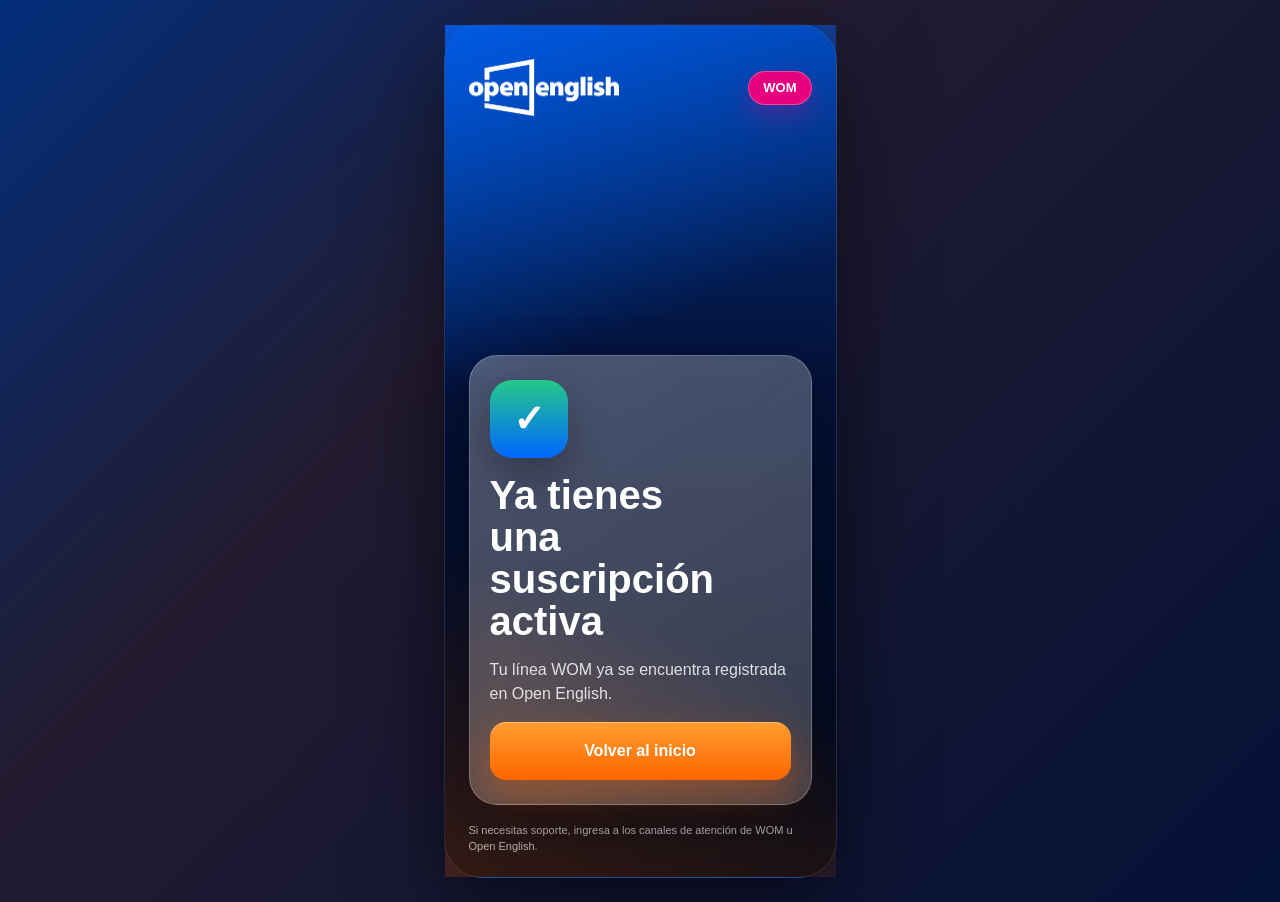
==== commit 5d9781b7: "Revision pantallas con codex" ====
--- a/already-subscribed.html
+++ b/already-subscribed.html
@@ -1,68 +1,33 @@
 <!DOCTYPE html>
 <html lang="es">
+<head>
+  <meta charset="UTF-8">
+  <meta name="viewport" content="width=device-width, initial-scale=1.0">
+  <title>Ya tienes suscripción</title>
+  <link rel="stylesheet" href="styles.css">
+</head>
+<body>
+  <main class="mobile-shell">
+    <section class="screen" aria-labelledby="page-title">
+      <header class="brand-row compact">
+        <img class="brand-logo" src="logowhite.png" alt="Open English">
+        <span class="wom-badge">WOM</span>
+      </header>
 
-<head>
+      <section class="screen-content">
+        <article class="glass-card status-card">
+          <div class="status-icon success">✓</div>
+          <h1 id="page-title">Ya tienes una suscripción activa</h1>
+          <p class="subtitle">Tu línea WOM ya se encuentra registrada en Open English.</p>
+          <a class="cta" href="index.html">Volver al inicio</a>
+        </article>
 
-<meta charset="UTF-8">
-
-<meta
-name="viewport"
-content="width=device-width, initial-scale=1.0">
-
-<title>Ya suscrito</title>
-
-<link rel="stylesheet" href="styles.css">
-
-</head>
-
-<body>
-
-<main class="mobile">
-
-<section class="screen">
-
-<img
-class="bg"
-src="https://images.unsplash.com/photo-1516321318423-f06f85e504b3?q=80&w=1400&auto=format&fit=crop">
-
-<div class="overlay"></div>
-
-<div class="content">
-
-<header class="brand-row compact">
-
-<img
-class="logo"
-src="logowhite.png"
-alt="Open English">
-
-<span class="wom-badge">
-WOM
-</span>
-
-</header>
-
-<div class="flow-card glass-card">
-
-<h2>
-Ya tienes una suscripción activa
-</h2>
-
-<p class="subtitle">
-Tu línea WOM ya se encuentra registrada.
-</p>
-
-<a href="index.html" class="cta">
-Volver
-</a>
-
-</div>
-
-</div>
-
-</section>
-
-</main>
-
+        <footer class="legal">
+          Si necesitas soporte, ingresa a los canales de atención de WOM u Open English.
+        </footer>
+      </section>
+    </section>
+  </main>
+  <script src="script.js"></script>
 </body>
-</html>+</html>
--- a/styles.css
+++ b/styles.css
@@ -1,870 +1,509 @@
 :root {
-
-  --oe-blue:#0066FF;
-  --oe-blue-deep:#041137;
-  --oe-blue-ink:#000066;
-
-  --oe-orange:#FF6600;
-
-  --wom-pink:#E6007E;
-
-  --white:#FFFFFF;
-
-  --text-soft:rgba(255,255,255,.84);
-  --text-muted:rgba(255,255,255,.68);
-
-  --glass:rgba(8,25,74,.54);
-
-  --glass-border:rgba(255,255,255,.18);
-
-  --shadow-card:
-    0 24px 70px rgba(0,0,0,.34),
-    inset 0 1px 0 rgba(255,255,255,.14);
-
-  --shadow-cta:
-    0 18px 36px rgba(255,102,0,.34);
-
-  --radius-xl:28px;
-  --radius-lg:22px;
-  --radius-md:16px;
-
-  --space-screen-x:24px;
-  --space-screen-top:40px;
-  --space-screen-bottom:26px;
-
-  --screen-gap:18px;
-
-  --logo-main:190px;
-  --logo-compact:150px;
-
-  --control-height:58px;
-
-  --h1-size:42px;
-  --h2-size:30px;
-
-  --body-size:16px;
-  --legal-size:11px;
-
-  --font-heading:"Poppins","Inter",Arial,sans-serif;
-  --font-body:"Inter",Arial,sans-serif;
-
-}
-
-*{
-  margin:0;
-  padding:0;
-  box-sizing:border-box;
-}
-
-html,
-body{
-
-  width:100%;
-  min-height:100%;
-
-  overflow-x:hidden;
-
-  background:#041137;
-}
-
-body{
-
-  display:flex;
-
-  align-items:center;
-  justify-content:center;
-
-  padding:24px;
-
-  font-family:var(--font-body);
-
+  --oe-blue: #0066ff;
+  --oe-blue-dark: #041137;
+  --oe-blue-mid: #06266d;
+  --oe-orange: #ff6600;
+  --oe-orange-soft: #ff9d2e;
+  --wom-pink: #e6007e;
+  --ink: #07122f;
+  --white: #ffffff;
+  --text-soft: rgba(255, 255, 255, 0.84);
+  --text-muted: rgba(255, 255, 255, 0.66);
+  --glass: rgba(255, 255, 255, 0.13);
+  --glass-strong: rgba(255, 255, 255, 0.18);
+  --glass-border: rgba(255, 255, 255, 0.24);
+  --shadow-card: 0 22px 58px rgba(0, 0, 0, 0.32);
+  --shadow-cta: 0 16px 34px rgba(255, 102, 0, 0.3);
+  --radius-xl: 28px;
+  --radius-lg: 22px;
+  --radius-md: 16px;
+  --screen-width: 393px;
+  --screen-min-height: 852px;
+  --page-x: 24px;
+  --page-top: 34px;
+  --page-bottom: 22px;
+  --control-height: 58px;
+  --font-heading: "Poppins", "Inter", Arial, sans-serif;
+  --font-body: "Inter", Arial, sans-serif;
+}
+
+* {
+  box-sizing: border-box;
+  margin: 0;
+  padding: 0;
+}
+
+html {
+  min-height: 100%;
+  background: var(--oe-blue-dark);
+}
+
+body {
+  min-height: 100vh;
+  display: flex;
+  align-items: center;
+  justify-content: center;
+  padding: 24px;
+  font-family: var(--font-body);
+  color: var(--white);
   background:
-    radial-gradient(circle at top left,
-    rgba(0,102,255,.35),
-    transparent 28%),
-
-    linear-gradient(
-      135deg,
-      #020815 0%,
-      #041137 42%,
-      #071B54 100%
-    );
-
-  color:var(--white);
-}
-
-img{
-  max-width:100%;
-  display:block;
-}
-
-a{
-  text-decoration:none;
+    linear-gradient(135deg, rgba(0, 102, 255, 0.34), rgba(255, 102, 0, 0.12) 36%, rgba(4, 17, 55, 0.95)),
+    var(--oe-blue-dark);
+}
+
+body.is-leaving {
+  opacity: 0;
+  transition: opacity 180ms ease;
+}
+
+img {
+  display: block;
+  max-width: 100%;
+}
+
+a {
+  color: inherit;
+  text-decoration: none;
 }
 
 button,
-input{
-  font:inherit;
-}
-
-button{
-  border:none;
-  outline:none;
-  cursor:pointer;
-  -webkit-tap-highlight-color:transparent;
-}
-
-/* MOBILE FRAME */
-
-.mobile{
-
-  position:relative;
-
-  width:100%;
-  max-width:393px;
-
-  height:852px;
-
-  overflow:hidden;
-
-  border-radius:42px;
-
-  background:var(--oe-blue-deep);
-
-  border:1px solid rgba(255,255,255,.14);
-
-  box-shadow:
-    0 34px 90px rgba(0,0,0,.56);
-
-  isolation:isolate;
-}
-
-.mobile::before{
-
-  content:"";
-
-  position:absolute;
-
-  inset:12px;
-
-  border-radius:32px;
-
-  border:1px solid rgba(255,255,255,.08);
-
-  pointer-events:none;
-
-  z-index:20;
-}
-
-/* SCREEN */
-
-.screen{
-
-  position:relative;
-
-  width:100%;
-  height:100%;
-
-  overflow:hidden;
-
-  display:flex;
-  flex-direction:column;
-}
-
-/* BACKGROUND */
-
-.bg{
-
-  position:absolute;
-
-  inset:0;
-
-  width:100%;
-  height:100%;
-
-  object-fit:cover;
-
-  transform:scale(1.03);
-
-  filter:
-    saturate(.95)
-    contrast(1.04);
-}
-
-/* OVERLAYS */
-
-.overlay{
-
-  position:absolute;
-
-  inset:0;
-
+input {
+  font: inherit;
+}
+
+button {
+  border: 0;
+  cursor: pointer;
+}
+
+.mobile-shell {
+  width: 100%;
+  max-width: var(--screen-width);
+  min-height: var(--screen-min-height);
+  display: flex;
+  border: 1px solid rgba(255, 255, 255, 0.14);
+  border-radius: 38px;
   background:
-    linear-gradient(
-      180deg,
-      rgba(4,17,55,.32) 0%,
-      rgba(4,17,55,.74) 48%,
-      rgba(2,8,21,.96) 100%
-    ),
-
-    linear-gradient(
-      135deg,
-      rgba(0,102,255,.42),
-      rgba(255,102,0,.12)
-    );
-}
-
-.overlay-warning{
-
+    linear-gradient(180deg, rgba(0, 102, 255, 0.4) 0%, rgba(4, 17, 55, 0.74) 42%, rgba(2, 8, 22, 0.98) 100%),
+    var(--oe-blue-dark);
+  box-shadow: 0 34px 90px rgba(0, 0, 0, 0.5);
+}
+
+.screen {
+  width: 100%;
+  min-height: var(--screen-min-height);
+  display: flex;
+  flex-direction: column;
+  justify-content: space-between;
+  gap: 20px;
+  padding: calc(var(--page-top) + env(safe-area-inset-top, 0px)) var(--page-x) calc(var(--page-bottom) + env(safe-area-inset-bottom, 0px));
   background:
-    linear-gradient(
-      180deg,
-      rgba(4,17,55,.68) 0%,
-      rgba(4,17,55,.92) 60%,
-      rgba(2,8,21,.98) 100%
-    ),
-
-    linear-gradient(
-      135deg,
-      rgba(255,102,0,.28),
-      rgba(0,102,255,.18)
-    );
-}
-
-.overlay-success{
-
+    linear-gradient(158deg, rgba(0, 102, 255, 0.78) 0%, rgba(0, 102, 255, 0) 38%),
+    linear-gradient(22deg, rgba(255, 102, 0, 0.2) 0%, rgba(255, 102, 0, 0) 34%);
+  animation: pageFade 320ms ease both;
+}
+
+.screen-warning {
   background:
-    linear-gradient(
-      180deg,
-      rgba(0,102,255,.58) 0%,
-      rgba(4,17,55,.88) 58%,
-      rgba(2,8,21,.98) 100%
-    );
-}
-
-/* CONTENT */
-
-.content{
-
-  position:relative;
-
-  z-index:2;
-
-  width:100%;
-  height:100%;
-
-  display:flex;
-
-  flex-direction:column;
-
-  justify-content:space-between;
-
-  gap:var(--screen-gap);
-
-  padding:
-    calc(var(--space-screen-top) + env(safe-area-inset-top,0px))
-    var(--space-screen-x)
-    calc(var(--space-screen-bottom) + env(safe-area-inset-bottom,0px));
-}
-
-/* BRAND */
-
-.brand-row{
-
-  display:flex;
-
-  align-items:center;
-  justify-content:space-between;
-
-  gap:16px;
-
-  min-height:58px;
-}
-
-.brand-row.compact{
-  min-height:44px;
-}
-
-.logo{
-
-  width:min(var(--logo-main),61vw);
-
-  height:auto;
-
-  filter:
-    drop-shadow(
-      0 10px 24px rgba(0,0,0,.28)
-    );
-}
-
-.brand-row.compact .logo{
-  width:var(--logo-compact);
-}
-
-.wom-badge{
-
-  display:grid;
-
-  place-items:center;
-
-  min-width:58px;
-
-  height:34px;
-
-  padding:0 14px;
-
-  border-radius:999px;
-
-  background:rgba(230,0,126,.9);
-
-  border:1px solid rgba(255,255,255,.24);
-
-  box-shadow:
-    0 12px 24px rgba(230,0,126,.28);
-
-  color:#fff;
-
-  font-size:13px;
-  font-weight:800;
-}
-
-/* HERO */
-
-.home-content{
-  height:100%;
-}
-
-.hero-copy{
-  margin-top:auto;
+    linear-gradient(160deg, rgba(255, 102, 0, 0.34), rgba(4, 17, 55, 0.1) 42%),
+    linear-gradient(22deg, rgba(0, 102, 255, 0.3), rgba(4, 17, 55, 0.96));
+}
+
+.screen-success {
+  background:
+    linear-gradient(160deg, rgba(0, 102, 255, 0.72), rgba(4, 17, 55, 0.3) 48%),
+    linear-gradient(22deg, rgba(39, 199, 137, 0.22), rgba(4, 17, 55, 0.98));
+}
+
+@keyframes pageFade {
+  from {
+    opacity: 0;
+  }
+  to {
+    opacity: 1;
+  }
+}
+
+.brand-row {
+  display: flex;
+  align-items: center;
+  justify-content: space-between;
+  gap: 16px;
+  min-height: 56px;
+}
+
+.brand-logo {
+  width: min(188px, 58vw);
+  height: auto;
+}
+
+.brand-row.compact .brand-logo {
+  width: min(150px, 48vw);
+}
+
+.wom-badge {
+  display: inline-flex;
+  align-items: center;
+  justify-content: center;
+  min-width: 58px;
+  min-height: 34px;
+  padding: 0 14px;
+  border: 1px solid rgba(255, 255, 255, 0.28);
+  border-radius: 999px;
+  background: var(--wom-pink);
+  box-shadow: 0 12px 24px rgba(230, 0, 126, 0.28);
+  color: var(--white);
+  font-size: 13px;
+  font-weight: 900;
+  letter-spacing: 0;
+}
+
+.hero {
+  display: flex;
+  flex-direction: column;
+  gap: 16px;
+  margin-top: auto;
 }
 
 .eyebrow,
 .step-label,
-.card-label{
-
-  width:max-content;
-
-  padding:8px 12px;
-
-  border-radius:999px;
-
-  border:1px solid rgba(255,255,255,.18);
-
-  background:rgba(0,102,255,.2);
-
-  backdrop-filter:blur(18px);
-
-  color:rgba(255,255,255,.82);
-
-  font-size:12px;
-  font-weight:800;
-
-  text-transform:uppercase;
-
-  margin-bottom:16px;
+.card-label {
+  width: fit-content;
+  max-width: 100%;
+  padding: 8px 12px;
+  border: 1px solid rgba(255, 255, 255, 0.2);
+  border-radius: 999px;
+  background: rgba(255, 255, 255, 0.12);
+  color: var(--text-soft);
+  font-size: 12px;
+  font-weight: 900;
+  text-transform: uppercase;
 }
 
 h1,
-h2{
-
-  font-family:var(--font-heading);
-
-  font-weight:800;
-
-  color:#fff;
-
-  letter-spacing:-0.03em;
-}
-
-h1{
-
-  font-size:var(--h1-size);
-
-  line-height:1.02;
-
-  max-width:10ch;
-
-  margin-bottom:14px;
-}
-
-h2{
-
-  font-size:var(--h2-size);
-
-  line-height:1.1;
-}
-
-.subtitle{
-
-  color:var(--text-soft);
-
-  font-size:var(--body-size);
-
-  line-height:1.5;
-}
-
-/* GLASS CARDS */
-
-.glass-card{
-
-  border:1px solid var(--glass-border);
-
+h2 {
+  font-family: var(--font-heading);
+  color: var(--white);
+  font-weight: 900;
+  letter-spacing: 0;
+}
+
+h1 {
+  max-width: 11ch;
+  font-size: 40px;
+  line-height: 1.05;
+}
+
+h2 {
+  font-size: 29px;
+  line-height: 1.12;
+}
+
+.subtitle,
+.body-copy {
+  color: var(--text-soft);
+  font-size: 16px;
+  line-height: 1.5;
+}
+
+.screen-content {
+  display: flex;
+  flex-direction: column;
+  gap: 18px;
+  margin-top: auto;
+}
+
+.glass-card {
+  width: 100%;
+  display: flex;
+  flex-direction: column;
+  gap: 16px;
+  border: 1px solid var(--glass-border);
+  border-radius: var(--radius-xl);
   background:
-    linear-gradient(
-      145deg,
-      rgba(255,255,255,.16),
-      rgba(255,255,255,.06)
-    ),
-
+    linear-gradient(145deg, var(--glass-strong), rgba(255, 255, 255, 0.08)),
     var(--glass);
-
-  backdrop-filter:blur(22px);
-
-  box-shadow:var(--shadow-card);
-}
-
-/* OFFER */
-
-.offer-card{
-
-  display:flex;
-
-  align-items:center;
-  justify-content:space-between;
-
-  gap:14px;
-
-  padding:18px;
-
-  border-radius:var(--radius-lg);
-}
-
-.offer-card strong{
-
-  display:block;
-
-  margin-top:4px;
-
-  font-size:26px;
-
-  line-height:1;
-}
-
-.offer-card > span{
-
-  padding:8px 12px;
-
-  border-radius:999px;
-
-  background:rgba(255,102,0,.92);
-
-  font-size:12px;
-
-  font-weight:800;
-}
-
-/* FLOW CARD */
+  box-shadow: var(--shadow-card);
+  backdrop-filter: blur(22px);
+}
+
+.offer-card {
+  flex-direction: row;
+  align-items: center;
+  justify-content: space-between;
+  gap: 14px;
+  padding: 18px;
+  border-radius: var(--radius-lg);
+}
+
+.offer-card strong {
+  display: block;
+  margin-top: 5px;
+  font-size: 28px;
+  line-height: 1;
+}
+
+.offer-pill {
+  flex: 0 0 auto;
+  padding: 8px 12px;
+  border-radius: 999px;
+  background: var(--oe-orange);
+  color: var(--white);
+  font-size: 12px;
+  font-weight: 900;
+}
 
 .flow-card,
-.status-card{
-
-  display:flex;
-
-  flex-direction:column;
-
-  gap:16px;
-
-  width:100%;
-
-  margin-top:auto;
-
-  padding:24px 20px;
-
-  border-radius:var(--radius-xl);
-
-  background:rgba(255,255,255,.12);
-
-  backdrop-filter:blur(18px);
-
-  border:1px solid rgba(255,255,255,.18);
-
-  box-shadow:
-    0 12px 40px rgba(0,0,0,.35);
-
-  margin-bottom:8px;
-}
-
-.status-card{
-
-  justify-content:center;
-
-  min-height:340px;
-}
-
-/* FORM */
-
-form{
-
-  display:flex;
-
-  flex-direction:column;
-
-  gap:10px;
-}
-
-.field-label{
-
-  color:rgba(255,255,255,.9);
-
-  font-size:13px;
-
-  font-weight:800;
-}
-
-input{
-
-  width:100%;
-
-  height:var(--control-height);
-
-  border-radius:var(--radius-md);
-
-  border:1px solid rgba(255,255,255,.24);
-
-  background:rgba(255,255,255,.95);
-
-  padding:0 16px;
-
-  color:#07112c;
-
-  font-size:18px;
-  font-weight:800;
-
-  outline:none;
-
-  transition:.2s ease;
-}
-
-input:focus{
-
-  border-color:var(--oe-orange);
-
-  box-shadow:
-    0 0 0 4px rgba(255,102,0,.2);
-}
-
-.phone-field,
-.pin-field{
-
-  position:relative;
-
-  display:flex;
-
-  align-items:center;
-
-  overflow:hidden;
-
-  height:var(--control-height);
-
-  border-radius:var(--radius-md);
-
-  background:rgba(255,255,255,.95);
-
-  border:1px solid rgba(255,255,255,.24);
-}
-
-.phone-field span{
-
-  display:grid;
-
-  place-items:center;
-
-  align-self:stretch;
-
-  min-width:66px;
-
-  background:rgba(0,102,255,.1);
-
-  color:var(--oe-blue-ink);
-
-  font-weight:900;
-}
-
-.phone-field input,
-.pin-field input{
-
-  height:100%;
-
-  border:none;
-
-  background:transparent;
-
-  box-shadow:none;
-}
-
-.field-help{
-
-  min-height:18px;
-
-  color:var(--text-muted);
-
-  font-size:12px;
-}
-
-.error-copy{
-
-  color:#FF7D86;
-
-  font-weight:800;
-}
-
-/* CTA */
-
-.cta{
-
-  display:flex;
-
-  align-items:center;
-  justify-content:center;
-
-  width:100%;
-
-  min-height:var(--control-height);
-
-  border-radius:var(--radius-md);
-
-  background:
-    linear-gradient(
-      180deg,
-      #FF9900 0%,
-      #FF6600 100%
-    );
-
-  box-shadow:
-    var(--shadow-cta),
-    inset 0 1px 0 rgba(255,255,255,.28);
-
-  color:#fff;
-
-  font-size:16px;
-  font-weight:900;
-
-  transition:.2s ease;
-}
-
-.cta:hover{
-  transform:translateY(-1px);
-}
-
-.cta:active{
-  transform:scale(.99);
-}
-
-/* STATUS */
-
-.status-icon{
-
-  width:78px;
-  height:78px;
-
-  border-radius:22px;
-
-  display:grid;
-
-  place-items:center;
-
-  font-size:38px;
-
-  font-weight:900;
-
-  color:#fff;
-
-  box-shadow:
-    0 18px 38px rgba(0,0,0,.28);
-}
-
-.status-icon.success{
-  background:
-    linear-gradient(
-      180deg,
-      #12A8FF 0%,
-      #0066FF 100%
-    );
-}
-
-.status-icon.error{
-  background:
-    linear-gradient(
-      180deg,
-      #FF8A1F 0%,
-      #D94100 100%
-    );
-}
-
-/* LEGAL */
-
-.legal{
-
-  margin-top:auto;
-
-  padding-top:4px;
-
-  color:rgba(255,255,255,.72);
-
-  font-size:var(--legal-size);
-
-  line-height:1.45;
-}
-
-/* RESPONSIVE */
-
-@media (max-width:767px){
-
-  body{
-
-    padding:0;
-
-    background:var(--oe-blue-deep);
-  }
-
-  .mobile{
-
-    width:100vw;
-
-    height:100dvh;
-
-    max-width:393px;
-
-    min-height:100dvh;
-
-    border:0;
-
-    border-radius:0;
-
-    box-shadow:none;
-  }
-
-  .mobile::before{
-    display:none;
-  }
-}
-
-@media (max-width:390px){
-
-  :root{
-
-    --space-screen-x:22px;
-
-    --space-screen-top:34px;
-
-    --space-screen-bottom:20px;
-
-    --logo-main:170px;
-
-    --logo-compact:136px;
-
-    --h1-size:36px;
-
-    --h2-size:26px;
-
-    --control-height:54px;
+.status-card {
+  padding: 24px 20px;
+}
+
+.status-card {
+  align-items: flex-start;
+  justify-content: center;
+  min-height: 360px;
+  margin-top: auto;
+  margin-bottom: auto;
+}
+
+.form-stack {
+  display: flex;
+  flex-direction: column;
+  gap: 12px;
+}
+
+.field-label {
+  color: rgba(255, 255, 255, 0.9);
+  font-size: 13px;
+  font-weight: 900;
+}
+
+.input-group {
+  display: flex;
+  align-items: center;
+  min-height: var(--control-height);
+  border: 1px solid rgba(255, 255, 255, 0.26);
+  border-radius: var(--radius-md);
+  background: rgba(255, 255, 255, 0.96);
+  transition: border-color 180ms ease, box-shadow 180ms ease;
+}
+
+.input-group.focused,
+.input-group:focus-within {
+  border-color: var(--oe-orange-soft);
+  box-shadow: 0 0 0 4px rgba(255, 102, 0, 0.22);
+}
+
+.input-prefix {
+  align-self: stretch;
+  min-width: 66px;
+  display: flex;
+  align-items: center;
+  justify-content: center;
+  background: rgba(0, 102, 255, 0.1);
+  border-radius: var(--radius-md) 0 0 var(--radius-md);
+  color: #001a66;
+  font-weight: 900;
+}
+
+input {
+  width: 100%;
+  min-width: 0;
+  height: var(--control-height);
+  border: 0;
+  outline: 0;
+  background: transparent;
+  padding: 0 16px;
+  color: var(--ink);
+  font-size: 18px;
+  font-weight: 900;
+}
+
+input::placeholder {
+  color: rgba(7, 18, 47, 0.38);
+}
+
+.field-help {
+  min-height: 18px;
+  color: var(--text-muted);
+  font-size: 12px;
+  line-height: 1.45;
+}
+
+.error-copy {
+  color: #ffb199;
+  font-weight: 900;
+}
+
+.cta,
+.secondary-link {
+  min-height: var(--control-height);
+  display: flex;
+  align-items: center;
+  justify-content: center;
+  width: 100%;
+  border-radius: var(--radius-md);
+  font-size: 16px;
+  font-weight: 900;
+  text-align: center;
+  transition: background-color 180ms ease, border-color 180ms ease, box-shadow 180ms ease, opacity 180ms ease;
+}
+
+.cta {
+  background: linear-gradient(180deg, var(--oe-orange-soft), var(--oe-orange));
+  box-shadow: var(--shadow-cta), inset 0 1px 0 rgba(255, 255, 255, 0.3);
+  color: var(--white);
+}
+
+.cta:hover,
+.cta:focus-visible {
+  box-shadow: 0 20px 42px rgba(255, 102, 0, 0.38), inset 0 1px 0 rgba(255, 255, 255, 0.34);
+}
+
+.cta:active {
+  opacity: 0.88;
+}
+
+.secondary-link {
+  border: 1px solid rgba(255, 255, 255, 0.24);
+  background: rgba(255, 255, 255, 0.08);
+  color: var(--white);
+}
+
+.secondary-link:hover,
+.secondary-link:focus-visible {
+  background: rgba(255, 255, 255, 0.14);
+}
+
+.status-icon {
+  width: 78px;
+  height: 78px;
+  display: flex;
+  align-items: center;
+  justify-content: center;
+  border-radius: 22px;
+  color: var(--white);
+  font-size: 38px;
+  font-weight: 900;
+  box-shadow: 0 18px 38px rgba(0, 0, 0, 0.28);
+}
+
+.status-icon.success {
+  background: linear-gradient(180deg, #25c98a, #0066ff);
+}
+
+.status-icon.error {
+  background: linear-gradient(180deg, #ff9d2e, #d94100);
+}
+
+.legal {
+  color: rgba(255, 255, 255, 0.7);
+  font-size: 11px;
+  line-height: 1.45;
+}
+
+.legal a {
+  text-decoration: underline;
+  text-underline-offset: 3px;
+}
+
+@media (max-width: 767px) {
+  body {
+    min-height: 100dvh;
+    padding: 0;
+    background: var(--oe-blue-dark);
+  }
+
+  .mobile-shell {
+    max-width: var(--screen-width);
+    min-height: 100dvh;
+    border: 0;
+    border-radius: 0;
+    box-shadow: none;
+  }
+
+  .screen {
+    min-height: 100dvh;
+  }
+}
+
+@media (max-width: 390px) {
+  :root {
+    --page-x: 21px;
+    --page-top: 28px;
+    --page-bottom: 18px;
+    --control-height: 54px;
+  }
+
+  h1 {
+    font-size: 36px;
+  }
+
+  h2 {
+    font-size: 26px;
+  }
+
+  .brand-logo {
+    width: min(170px, 56vw);
+  }
+
+  .brand-row.compact .brand-logo {
+    width: min(136px, 45vw);
   }
 
   .flow-card,
-  .status-card{
-
-    padding:18px;
-  }
-}
-
-@media (max-width:360px){
-
-  :root{
-
-    --space-screen-x:18px;
-
-    --space-screen-top:24px;
-
-    --space-screen-bottom:16px;
-
-    --logo-main:150px;
-
-    --logo-compact:120px;
-
-    --h1-size:30px;
-
-    --h2-size:22px;
-
-    --body-size:13px;
-
-    --control-height:50px;
-
-    --legal-size:9px;
+  .status-card {
+    padding: 20px 18px;
+  }
+}
+
+@media (max-width: 360px) {
+  :root {
+    --page-x: 18px;
+    --page-top: 22px;
+    --page-bottom: 16px;
+    --control-height: 50px;
+  }
+
+  h1 {
+    font-size: 31px;
+  }
+
+  h2 {
+    font-size: 23px;
+  }
+
+  .subtitle,
+  .body-copy {
+    font-size: 14px;
+  }
+
+  .legal {
+    font-size: 10px;
+  }
+
+  .status-card {
+    min-height: 300px;
+  }
+}
+
+@media (max-height: 740px) {
+  :root {
+    --page-top: 22px;
+    --page-bottom: 16px;
+  }
+
+  .screen {
+    gap: 14px;
   }
 
   .flow-card,
-  .status-card{
-
-    padding:14px;
-
-    gap:10px;
-  }
-
-  .offer-card{
-    padding:14px;
-  }
-
-  .status-icon{
-
-    width:58px;
-    height:58px;
-
-    font-size:28px;
-  }
-}
-
-@media (max-height:720px){
-
-  :root{
-
-    --space-screen-top:24px;
-
-    --space-screen-bottom:16px;
-  }
-
-  .flow-card,
-  .status-card{
-
-    padding:18px;
-  }
-
-  .legal{
-
-    font-size:10px;
-  }
-}
-.flow-card,
-.status-card{
-
-  position:relative;
-
-  z-index:5;
-}
-
-.status-card{
-
-  margin-top:auto;
-}
-
-.center-card{
-
-  margin-top:auto;
-  margin-bottom:auto;
-}
-
-.legal{
-
-  position:relative;
-
-  z-index:5;
-}+  .status-card {
+    padding: 18px;
+    gap: 12px;
+  }
+
+  .status-card {
+    min-height: 300px;
+  }
+}
